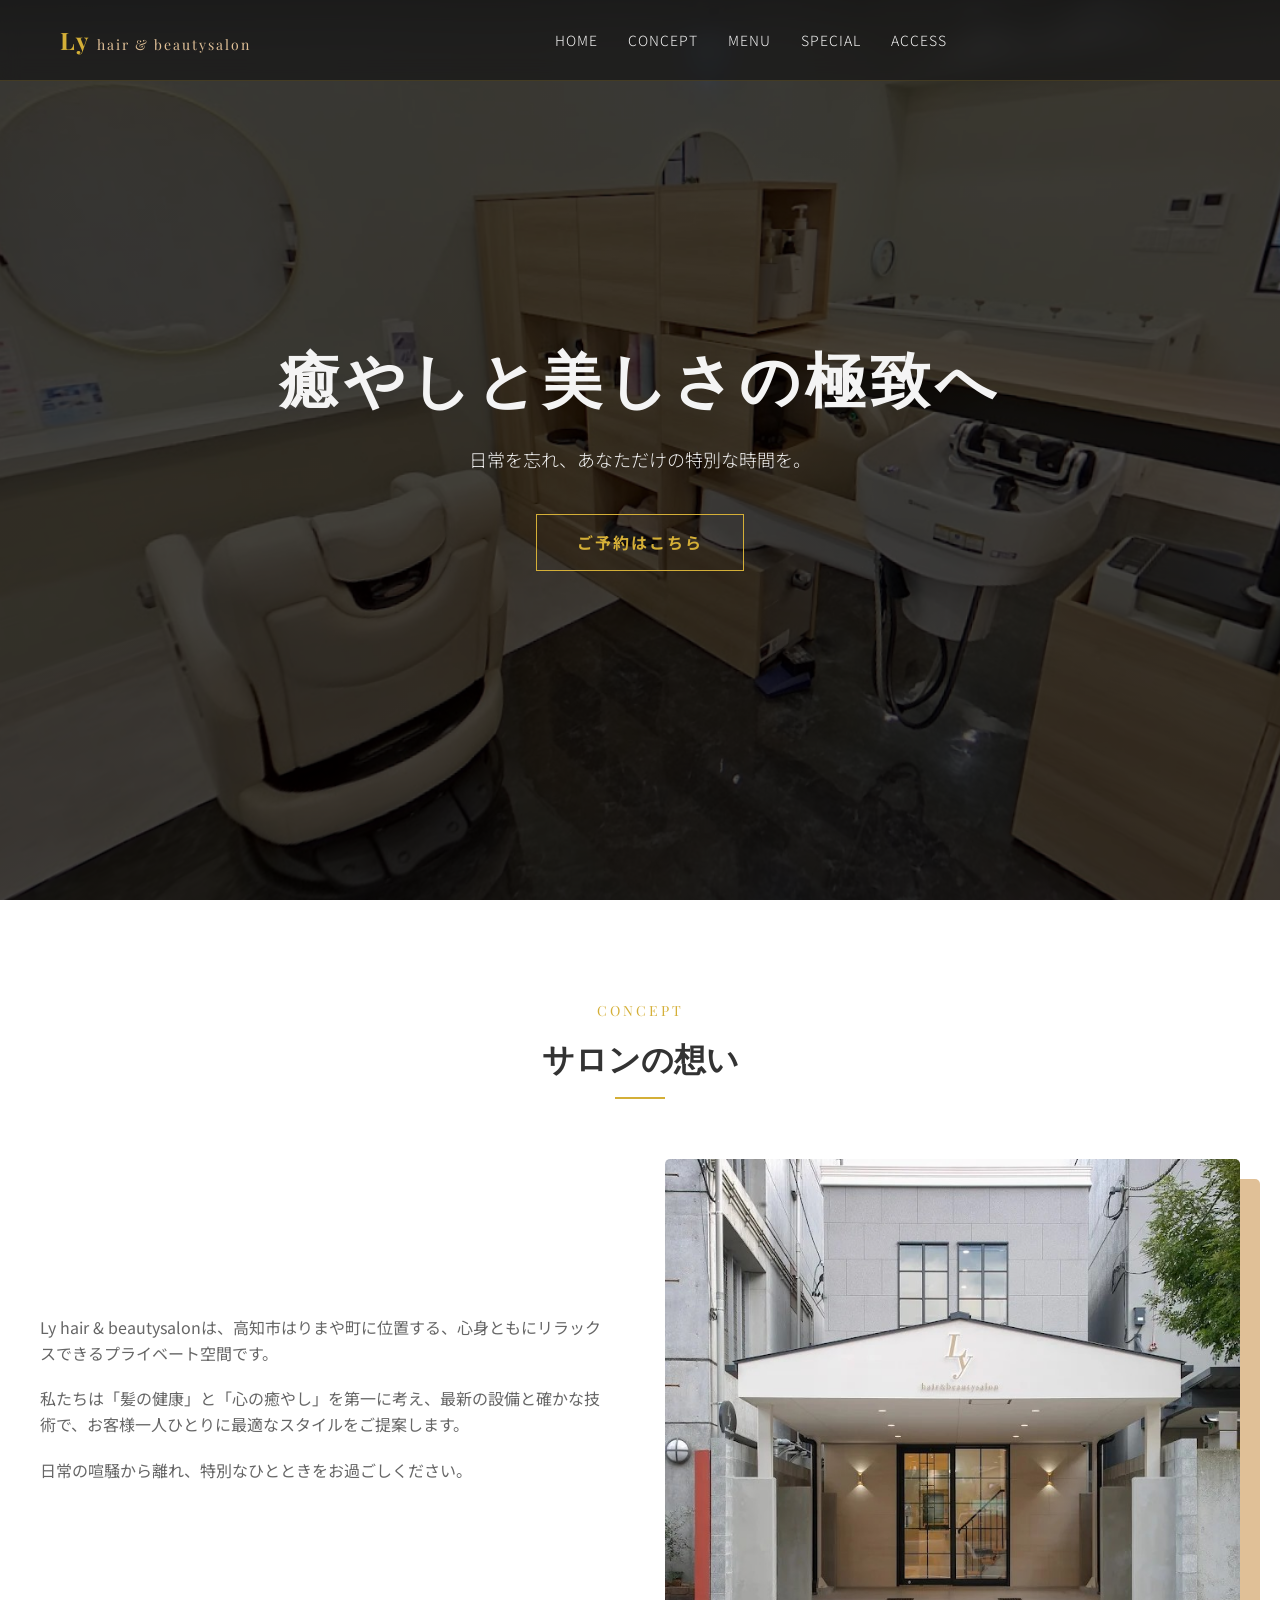
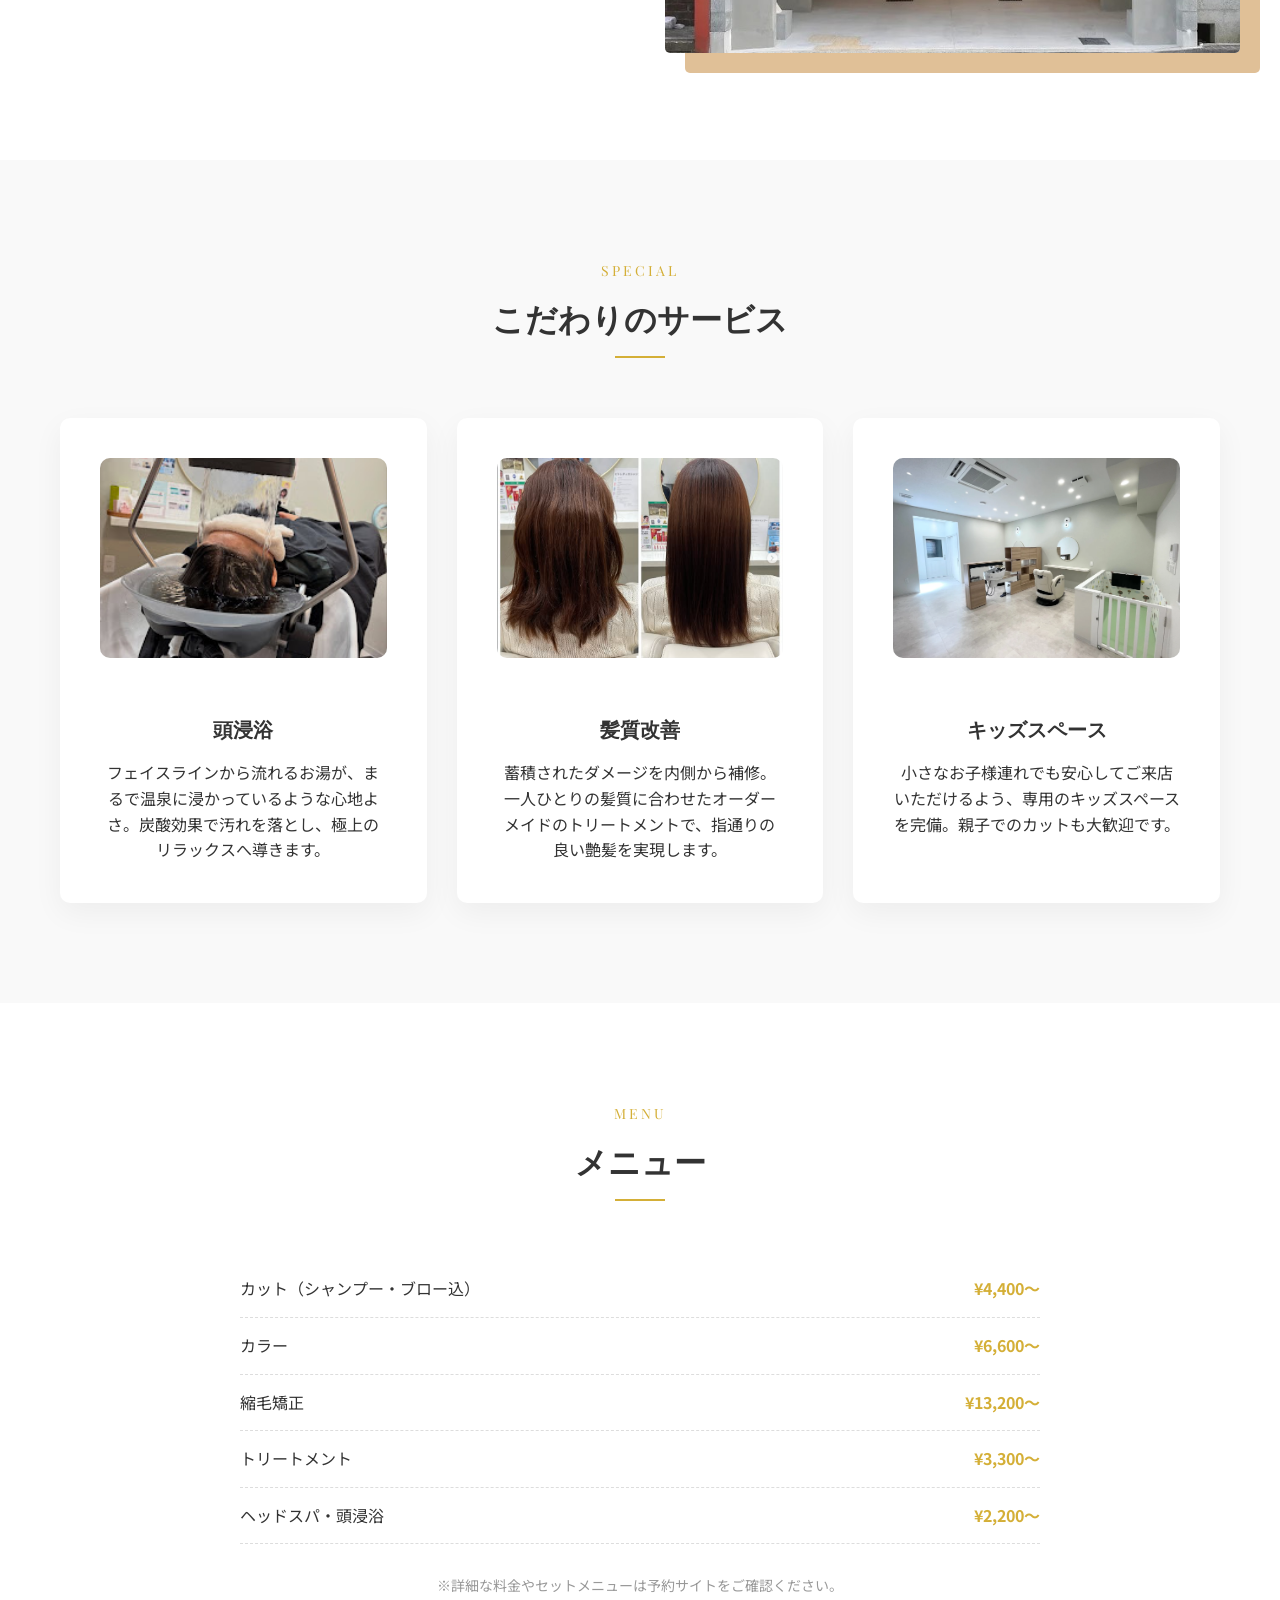
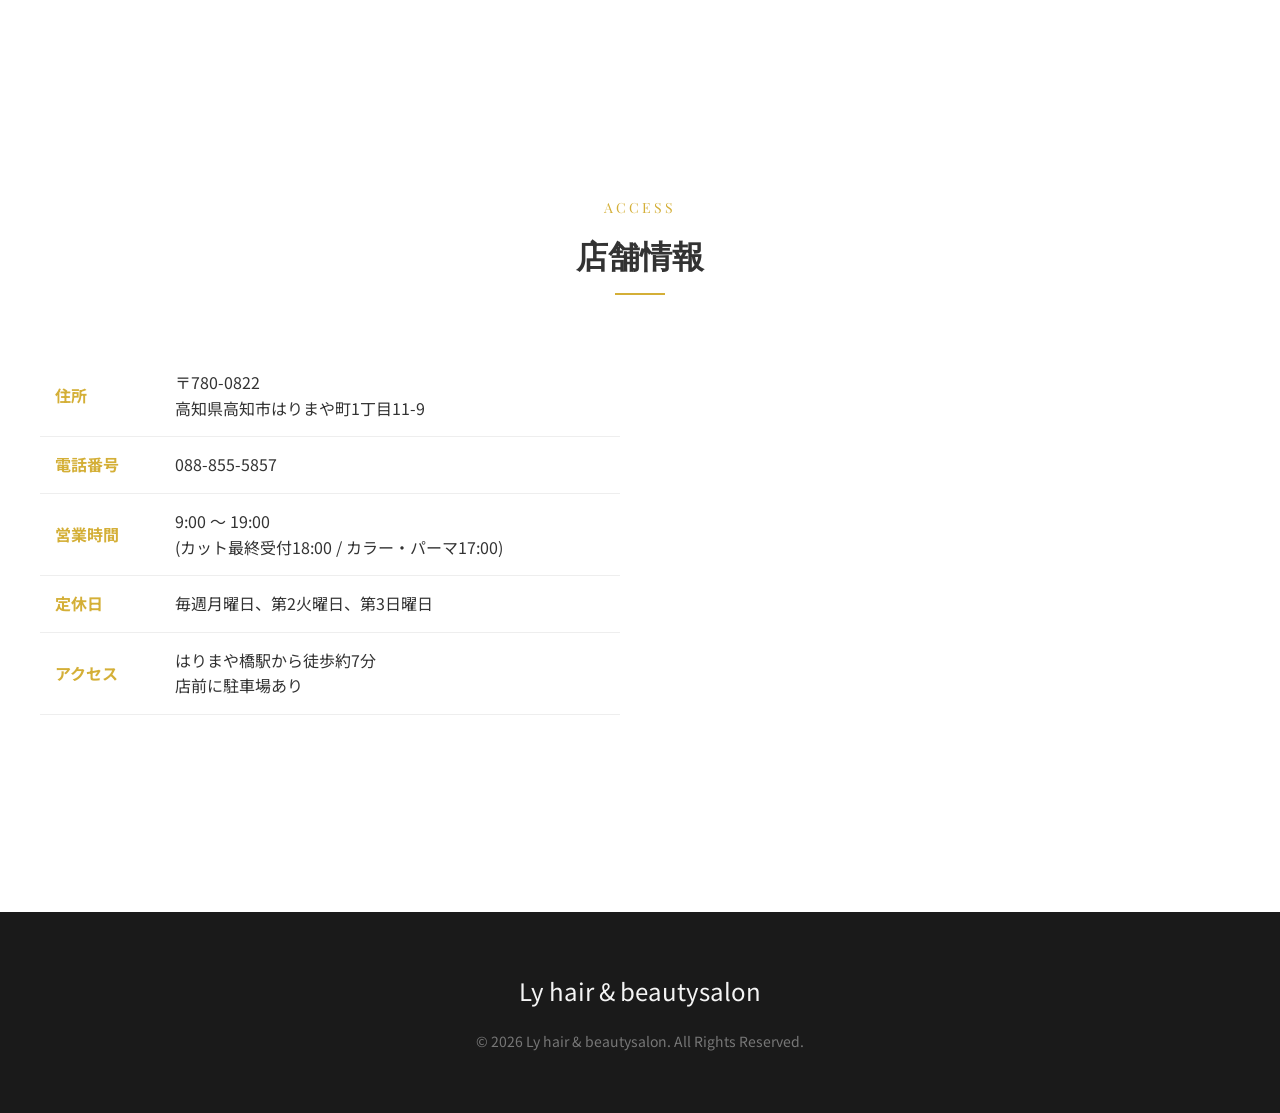
==== index.html @ 74d5c3bf "Initial website" ====
<!DOCTYPE html>
<html lang="ja">
<head>
    <meta charset="UTF-8">
    <meta name="viewport" content="width=device-width, initial-scale=1.0">
    <meta name="description" content="高知県高知市にあるLyhair&beautysalon。髪質改善、頭浸浴、ヘッドスパに特化した癒やしの美容室。キッズスペース完備でママも安心。">
    <meta name="keywords" content="高知 美容室, Lyhair, 髪質改善, 頭浸浴, ヘッドスパ, 高知市 美容院, キッズスペース">
    <title>Ly hair & beautysalon | 高知県高知市の癒やしの美容室</title>
    <link rel="preconnect" href="https://fonts.googleapis.com">
    <link rel="preconnect" href="https://fonts.gstatic.com" crossorigin>
    <link href="https://fonts.googleapis.com/css2?family=Noto+Sans+JP:wght@300;400;700&family=Playfair+Display:ital,wght@0,400;0,700;1,400&display=swap" rel="stylesheet">
    <link rel="stylesheet" href="style.css">
</head>
<body>
    <header id="header">
        <nav class="container">
            <div class="logo">Ly <span>hair & beautysalon</span></div>
            <ul class="nav-links">
                <li><a href="#hero">Home</a></li>
                <li><a href="#concept">Concept</a></li>
                <li><a href="#menu">Menu</a></li>
                <li><a href="#special">Special</a></li>
                <li><a href="#access">Access</a></li>
            </ul>
            <div class="burger">
                <div class="line1"></div>
                <div class="line2"></div>
                <div class="line3"></div>
            </div>
        </nav>
    </header>

    <main>
        <section id="hero">
            <div class="hero-content">
                <h2 class="fade-in">癒やしと美しさの極致へ</h2>
                <p class="fade-in">日常を忘れ、あなただけの特別な時間を。</p>
                <a href="https://beauty.hotpepper.jp/slnH000639502/" class="btn fade-in" target="_blank">ご予約はこちら</a>
            </div>
            <div class="hero-overlay"></div>
        </section>

        <section id="concept" class="container">
            <div class="section-title">
                <span>Concept</span>
                <h3>サロンの想い</h3>
            </div>
            <div class="concept-grid">
                <div class="concept-text">
                    <p>Ly hair & beautysalonは、高知市はりまや町に位置する、心身ともにリラックスできるプライベート空間です。</p>
                    <p>私たちは「髪の健康」と「心の癒やし」を第一に考え、最新の設備と確かな技術で、お客様一人ひとりに最適なスタイルをご提案します。</p>
                    <p>日常の喧騒から離れ、特別なひとときをお過ごしください。</p>
                </div>
                <div class="concept-image">
                    <img src="images/exterior.jpg.jpg" alt="Ly hair & beautysalon 外観" style="width: 100%; border-radius: 5px; box-shadow: 20px 20px 0 var(--accent-color);">
                </div>
            </div>
        </section>

        <section id="special">
            <div class="container">
                <div class="section-title">
                    <span>Special</span>
                    <h3>こだわりのサービス</h3>
                </div>
                <div class="special-cards">
                    <div class="card fade-in">
                        <div class="card-icon"><img src="images/toshinyoku.jpg.jpg" alt="頭浸浴" style="width: 100%; height: 200px; object-fit: cover; border-radius: 10px; margin-bottom: 20px;"></div>
                        <h4>頭浸浴</h4>
                        <p>フェイスラインから流れるお湯が、まるで温泉に浸かっているような心地よさ。炭酸効果で汚れを落とし、極上のリラックスへ導きます。</p>
                    </div>
                    <div class="card fade-in">
                        <div class="card-icon"><img src="images/hair.jpg.png" alt="髪質改善" style="width: 100%; height: 200px; object-fit: cover; border-radius: 10px; margin-bottom: 20px;"></div>
                        <h4>髪質改善</h4>
                        <p>蓄積されたダメージを内側から補修。一人ひとりの髪質に合わせたオーダーメイドのトリートメントで、指通りの良い艶髪を実現します。</p>
                    </div>
                    <div class="card fade-in">
                        <div class="card-icon"><img src="images/kids.jpg.webp" alt="キッズスペース" style="width: 100%; height: 200px; object-fit: cover; border-radius: 10px; margin-bottom: 20px;"></div>
                        <h4>キッズスペース</h4>
                        <p>小さなお子様連れでも安心してご来店いただけるよう、専用のキッズスペースを完備。親子でのカットも大歓迎です。</p>
                    </div>
                </div>
            </div>
        </section>

        <section id="menu" class="container">
            <div class="section-title">
                <span>Menu</span>
                <h3>メニュー</h3>
            </div>
            <div class="menu-list">
                <div class="menu-item">
                    <span class="name">カット（シャンプー・ブロー込）</span>
                    <span class="price">¥4,400〜</span>
                </div>
                <div class="menu-item">
                    <span class="name">カラー</span>
                    <span class="price">¥6,600〜</span>
                </div>
                <div class="menu-item">
                    <span class="name">縮毛矯正</span>
                    <span class="price">¥13,200〜</span>
                </div>
                <div class="menu-item">
                    <span class="name">トリートメント</span>
                    <span class="price">¥3,300〜</span>
                </div>
                <div class="menu-item">
                    <span class="name">ヘッドスパ・頭浸浴</span>
                    <span class="price">¥2,200〜</span>
                </div>
            </div>
            <p class="menu-note">※詳細な料金やセットメニューは予約サイトをご確認ください。</p>
        </section>

        <section id="access" class="container">
            <div class="section-title">
                <span>Access</span>
                <h3>店舗情報</h3>
            </div>
            <div class="access-grid">
                <div class="access-info">
                    <table>
                        <tr>
                            <th>住所</th>
                            <td>〒780-0822<br>高知県高知市はりまや町1丁目11-9</td>
                        </tr>
                        <tr>
                            <th>電話番号</th>
                            <td>088-855-5857</td>
                        </tr>
                        <tr>
                            <th>営業時間</th>
                            <td>9:00 〜 19:00<br>(カット最終受付18:00 / カラー・パーマ17:00)</td>
                        </tr>
                        <tr>
                            <th>定休日</th>
                            <td>毎週月曜日、第2火曜日、第3日曜日</td>
                        </tr>
                        <tr>
                            <th>アクセス</th>
                            <td>はりまや橋駅から徒歩約7分<br>店前に駐車場あり</td>
                        </tr>
                    </table>
                </div>
                <div class="access-map">
                    <iframe src="https://www.google.com/maps/embed?pb=!1m18!1m12!1m3!1d3319.497530635398!2d133.5414!3d33.5602!2m3!1f0!2f0!3f0!3m2!1i1024!2i768!4f13.1!3m3!1m2!1s0x3551fd868888888b%3A0x8888888888888888!2zTHkgaGFpciAmIGJlYXV0eXNhbG9u!5e0!3m2!1sja!2sjp!4v1651400000000!5m2!1sja!2sjp" width="100%" height="450" style="border:0;" allowfullscreen="" loading="lazy"></iframe>
                </div>
            </div>
        </section>
    </main>

    <footer>
        <div class="container">
            <div class="footer-content">
                <div class="footer-logo">Ly <span>hair & beautysalon</span></div>
                <p>&copy; 2026 Ly hair & beautysalon. All Rights Reserved.</p>
            </div>
        </div>
    </footer>

    <script src="script.js"></script>
</body>
</html>
---- style.css ----
:root {
    --primary-color: #1a1a1a;
    --secondary-color: #d4af37;
    --accent-color: #e0c097;
    --text-color: #333;
    --light-text: #f4f4f4;
    --bg-color: #ffffff;
    --section-padding: 100px 0;
}

* {
    margin: 0;
    padding: 0;
    box-sizing: border-box;
}

html {
    scroll-behavior: smooth;
}

body {
    font-family: 'Noto Sans JP', sans-serif;
    line-height: 1.6;
    color: var(--text-color);
    background-color: var(--bg-color);
    overflow-x: hidden;
}

h1, h2, h3, h4, .logo {
    font-family: 'Playfair Display', serif;
}

.container {
    max-width: 1200px;
    margin: 0 auto;
    padding: 0 20px;
}

/* Header */
header {
    position: fixed;
    top: 0;
    width: 100%;
    z-index: 1000;
    background: rgba(26, 26, 26, 0.8);
    backdrop-filter: blur(10px);
    border-bottom: 1px solid rgba(212, 175, 55, 0.2);
    transition: 0.3s;
}

header nav {
    display: flex;
    justify-content: space-between;
    align-items: center;
    height: 80px;
}

.logo {
    font-size: 24px;
    font-weight: 700;
    color: var(--secondary-color);
    letter-spacing: 2px;
}

.logo span {
    font-size: 14px;
    font-weight: 400;
    color: var(--accent-color);
}

.nav-links {
    display: flex;
    list-style: none;
}

.nav-links li {
    margin-left: 30px;
}

.nav-links a {
    text-decoration: none;
    color: var(--light-text);
    font-size: 14px;
    font-weight: 300;
    text-transform: uppercase;
    letter-spacing: 1px;
    transition: 0.3s;
}

.nav-links a:hover {
    color: var(--secondary-color);
}

/* Hero Section */
#hero {
    height: 100vh;
    background: url('images/interior.jpg.png') no-repeat center center/cover;
    display: flex;
    justify-content: center;
    align-items: center;
    text-align: center;
    position: relative;
}

/* Fallback gradient only if background is not set elsewhere */
#hero {
    background: linear-gradient(rgba(0,0,0,0.3), rgba(0,0,0,0.3)), url('images/interior.jpg.png') no-repeat center center/cover;
}

.hero-overlay {
    position: absolute;
    top: 0;
    left: 0;
    width: 100%;
    height: 100%;
    background: rgba(0, 0, 0, 0.5);
}

.hero-content {
    position: relative;
    z-index: 1;
    color: var(--light-text);
}

.hero-content h2 {
    font-size: 60px;
    margin-bottom: 20px;
    letter-spacing: 5px;
}

.hero-content p {
    font-size: 18px;
    margin-bottom: 40px;
    font-weight: 300;
}

.btn {
    display: inline-block;
    padding: 15px 40px;
    background: transparent;
    color: var(--secondary-color);
    border: 1px solid var(--secondary-color);
    text-decoration: none;
    font-weight: 700;
    letter-spacing: 2px;
    transition: 0.5s;
}

.btn:hover {
    background: var(--secondary-color);
    color: var(--primary-color);
}

/* Section Common */
.section-title {
    text-align: center;
    margin-bottom: 60px;
}

.section-title span {
    display: block;
    font-family: 'Playfair Display', serif;
    font-size: 14px;
    color: var(--secondary-color);
    text-transform: uppercase;
    letter-spacing: 3px;
    margin-bottom: 10px;
}

.section-title h3 {
    font-size: 32px;
    position: relative;
    padding-bottom: 15px;
}

.section-title h3::after {
    content: '';
    position: absolute;
    bottom: 0;
    left: 50%;
    transform: translateX(-50%);
    width: 50px;
    height: 2px;
    background: var(--secondary-color);
}

/* Concept */
#concept {
    padding: var(--section-padding);
}

.concept-grid {
    display: grid;
    grid-template-columns: 1fr 1fr;
    gap: 50px;
    align-items: center;
}

.concept-text p {
    margin-bottom: 20px;
    font-size: 16px;
    color: #666;
}

.concept-image img {
    width: 100%;
    border-radius: 5px;
    box-shadow: 20px 20px 0 var(--accent-color);
}

/* Special */
#special {
    padding: var(--section-padding);
    background: #f9f9f9;
}

.special-cards {
    display: grid;
    grid-template-columns: repeat(3, 1fr);
    gap: 30px;
}

.card {
    background: white;
    padding: 40px;
    text-align: center;
    border-radius: 10px;
    transition: 0.3s;
    box-shadow: 0 10px 30px rgba(0,0,0,0.05);
}

.card:hover {
    transform: translateY(-10px);
    box-shadow: 0 20px 40px rgba(0,0,0,0.1);
}

.card-icon {
    font-size: 40px;
    margin-bottom: 20px;
}

.card h4 {
    margin-bottom: 15px;
    font-size: 20px;
}

/* Menu */
#menu {
    padding: var(--section-padding);
}

.menu-list {
    max-width: 800px;
    margin: 0 auto;
}

.menu-item {
    display: flex;
    justify-content: space-between;
    padding: 15px 0;
    border-bottom: 1px dashed #ddd;
}

.menu-item .name {
    font-weight: 400;
}

.menu-item .price {
    font-weight: 700;
    color: var(--secondary-color);
}

.menu-note {
    text-align: center;
    margin-top: 30px;
    font-size: 14px;
    color: #999;
}

/* Access */
#access {
    padding: var(--section-padding);
}

.access-grid {
    display: grid;
    grid-template-columns: 1fr 1fr;
    gap: 40px;
}

.access-info table {
    width: 100%;
    border-collapse: collapse;
}

.access-info th, .access-info td {
    padding: 15px;
    text-align: left;
    border-bottom: 1px solid #eee;
}

.access-info th {
    width: 120px;
    color: var(--secondary-color);
    font-weight: 700;
}

/* Footer */
footer {
    background: var(--primary-color);
    color: var(--light-text);
    padding: 60px 0;
    text-align: center;
}

.footer-logo {
    margin-bottom: 20px;
    font-size: 24px;
}

footer p {
    font-size: 14px;
    color: #777;
}

/* Mobile Responsive */
@media (max-width: 768px) {
    .nav-links {
        display: none;
    }
    
    .hero-content h2 {
        font-size: 36px;
    }
    
    .concept-grid, .access-grid, .special-cards {
        grid-template-columns: 1fr;
    }
    
    .concept-image img {
        box-shadow: 10px 10px 0 var(--accent-color);
    }
}

/* Animations */
.fade-in {
    opacity: 0;
    transform: translateY(20px);
    transition: 1s ease-out;
}

.fade-in.appear {
    opacity: 1;
    transform: translateY(0);
}
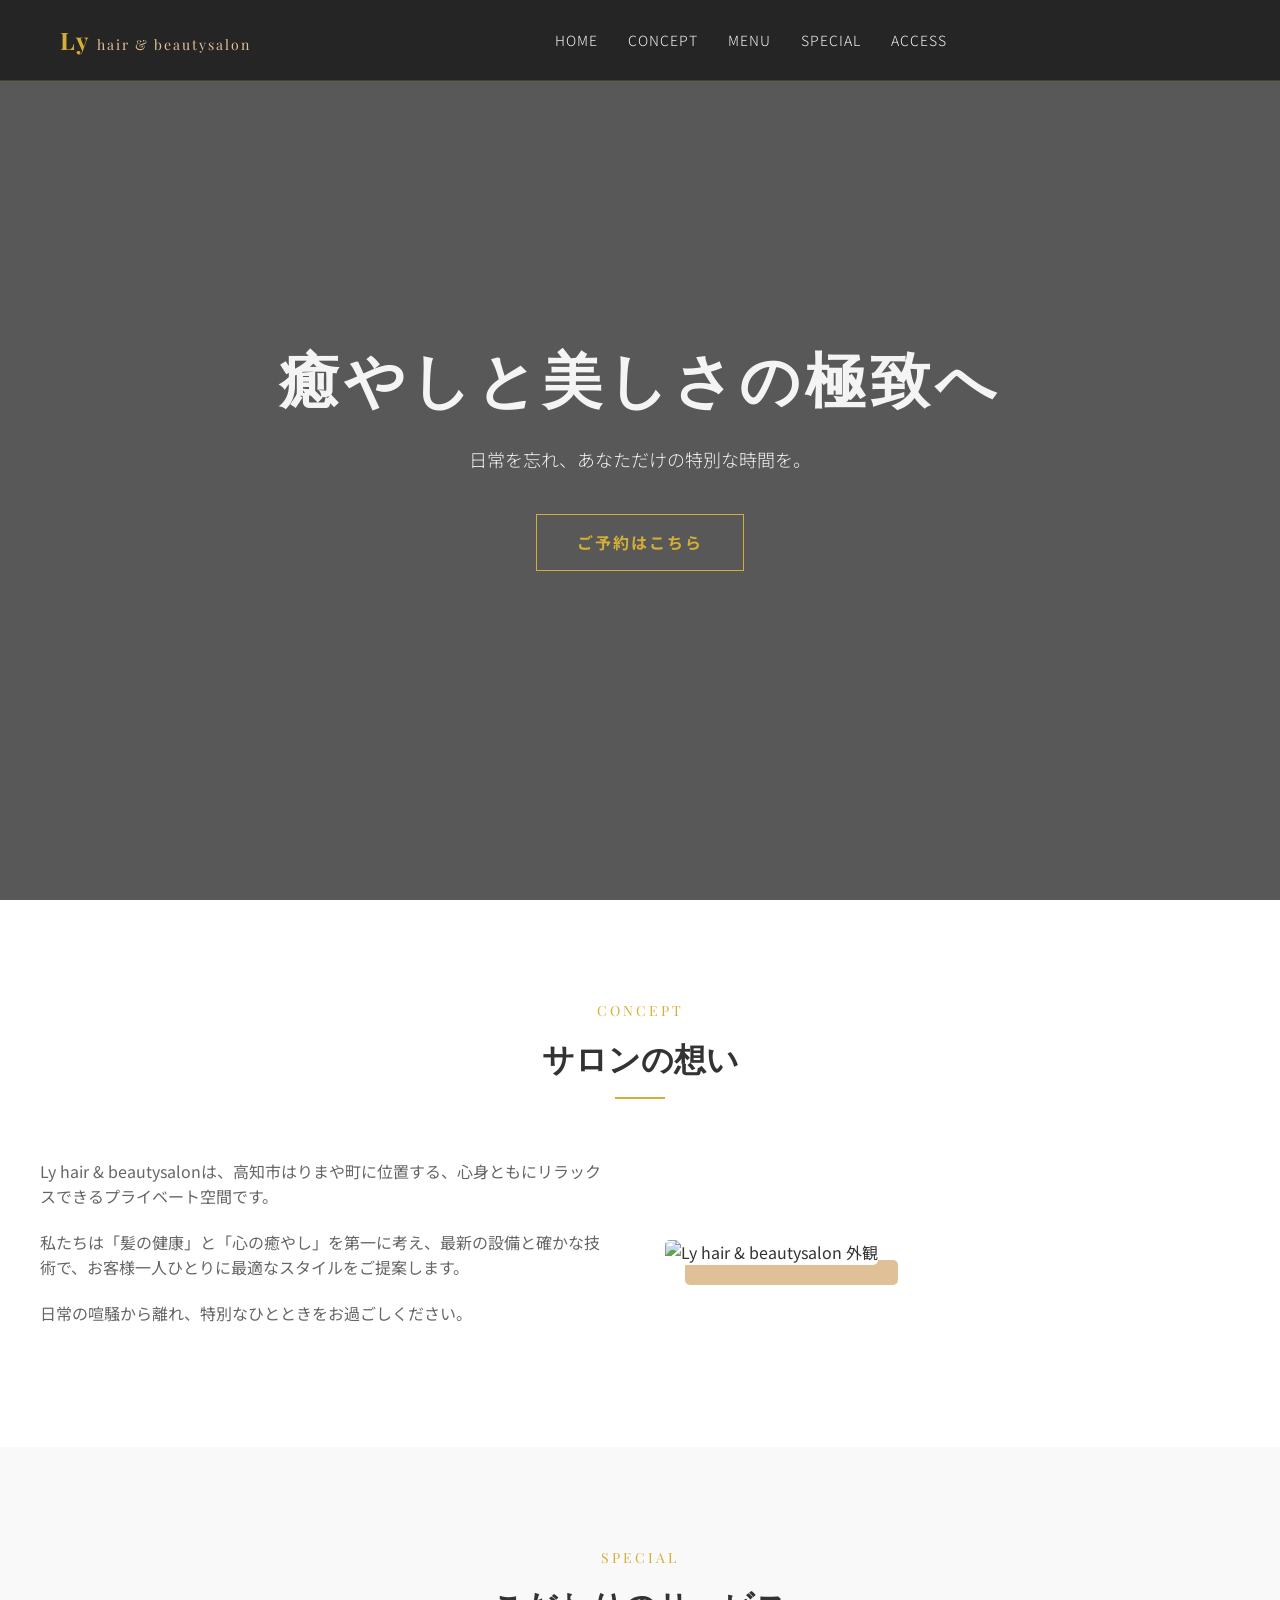
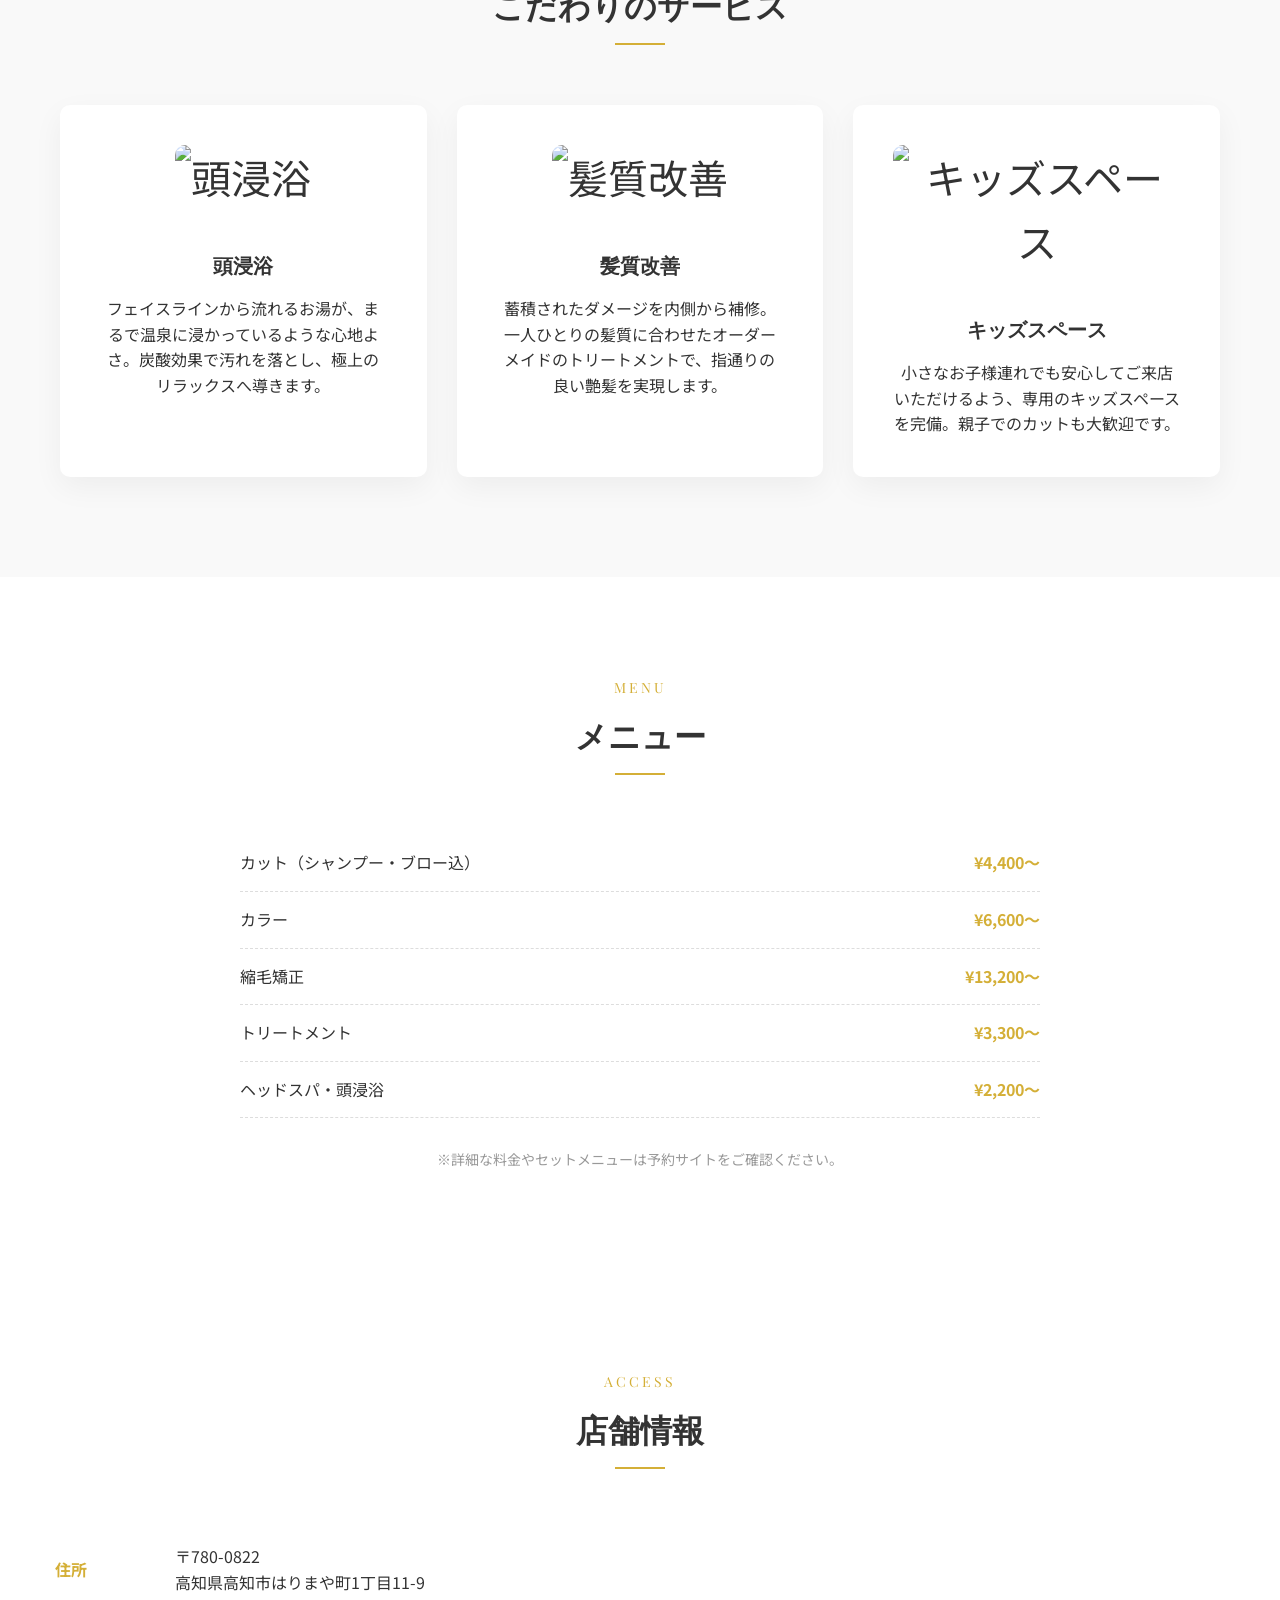
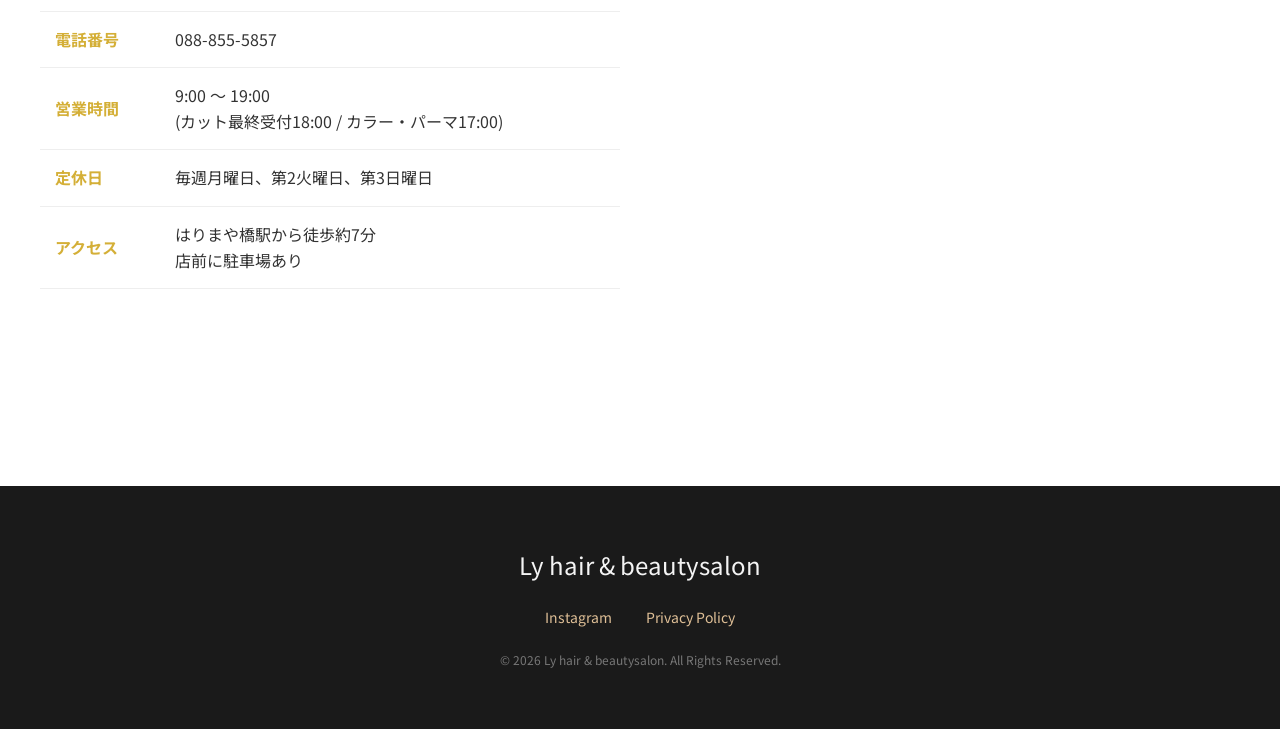
==== commit d4c63259: "商用利用のための機能追加と画像パスの修正" ====
--- a/index.html
+++ b/index.html
@@ -6,6 +6,58 @@
     <meta name="description" content="高知県高知市にあるLyhair&beautysalon。髪質改善、頭浸浴、ヘッドスパに特化した癒やしの美容室。キッズスペース完備でママも安心。">
     <meta name="keywords" content="高知 美容室, Lyhair, 髪質改善, 頭浸浴, ヘッドスパ, 高知市 美容院, キッズスペース">
     <title>Ly hair & beautysalon | 高知県高知市の癒やしの美容室</title>
+
+    <!-- OGP Tags -->
+    <meta property="og:title" content="Ly hair & beautysalon | 高知県高知市の癒やしの美容室">
+    <meta property="og:description" content="髪質改善、頭浸浴、ヘッドスパに特化した癒やしの美容室。キッズスペース完備。">
+    <meta property="og:image" content="https://tsukushihub.github.io/ly-hair-beautysalon/images/exterior.jpg">
+    <meta property="og:url" content="https://tsukushihub.github.io/ly-hair-beautysalon/">
+    <meta property="og:type" content="website">
+    <meta name="twitter:card" content="summary_large_image">
+
+    <!-- Structured Data -->
+    <script type="application/ld+json">
+    {
+      "@context": "https://schema.org",
+      "@type": "HairSalon",
+      "name": "Ly hair & beautysalon",
+      "image": "https://tsukushihub.github.io/ly-hair-beautysalon/images/exterior.jpg",
+      "@id": "https://tsukushihub.github.io/ly-hair-beautysalon/",
+      "url": "https://tsukushihub.github.io/ly-hair-beautysalon/",
+      "telephone": "088-855-5857",
+      "address": {
+        "@type": "PostalAddress",
+        "streetAddress": "はりまや町1丁目11-9",
+        "addressLocality": "高知市",
+        "addressRegion": "高知県",
+        "postalCode": "780-0822",
+        "addressCountry": "JP"
+      },
+      "geo": {
+        "@type": "GeoCoordinates",
+        "latitude": 33.5602,
+        "longitude": 133.5414
+      },
+      "openingHoursSpecification": {
+        "@type": "OpeningHoursSpecification",
+        "dayOfWeek": [
+          "Tuesday",
+          "Wednesday",
+          "Thursday",
+          "Friday",
+          "Saturday",
+          "Sunday"
+        ],
+        "opens": "09:00",
+        "closes": "19:00"
+      },
+      "sameAs": [
+        "https://beauty.hotpepper.jp/slnH000639502/",
+        "https://www.instagram.com/hair.salonly/"
+      ]
+    }
+    </script>
+
     <link rel="preconnect" href="https://fonts.googleapis.com">
     <link rel="preconnect" href="https://fonts.gstatic.com" crossorigin>
     <link href="https://fonts.googleapis.com/css2?family=Noto+Sans+JP:wght@300;400;700&family=Playfair+Display:ital,wght@0,400;0,700;1,400&display=swap" rel="stylesheet">
@@ -52,7 +104,7 @@
                     <p>日常の喧騒から離れ、特別なひとときをお過ごしください。</p>
                 </div>
                 <div class="concept-image">
-                    <img src="images/exterior.jpg.jpg" alt="Ly hair & beautysalon 外観" style="width: 100%; border-radius: 5px; box-shadow: 20px 20px 0 var(--accent-color);">
+                    <img src="images/exterior.jpg" alt="Ly hair & beautysalon 外観" style="width: 100%; border-radius: 5px; box-shadow: 20px 20px 0 var(--accent-color);">
                 </div>
             </div>
         </section>
@@ -65,17 +117,17 @@
                 </div>
                 <div class="special-cards">
                     <div class="card fade-in">
-                        <div class="card-icon"><img src="images/toshinyoku.jpg.jpg" alt="頭浸浴" style="width: 100%; height: 200px; object-fit: cover; border-radius: 10px; margin-bottom: 20px;"></div>
+                        <div class="card-icon"><img src="images/toshinyoku.jpg" alt="頭浸浴" style="width: 100%; height: 200px; object-fit: cover; border-radius: 10px; margin-bottom: 20px;"></div>
                         <h4>頭浸浴</h4>
                         <p>フェイスラインから流れるお湯が、まるで温泉に浸かっているような心地よさ。炭酸効果で汚れを落とし、極上のリラックスへ導きます。</p>
                     </div>
                     <div class="card fade-in">
-                        <div class="card-icon"><img src="images/hair.jpg.png" alt="髪質改善" style="width: 100%; height: 200px; object-fit: cover; border-radius: 10px; margin-bottom: 20px;"></div>
+                        <div class="card-icon"><img src="images/hair.png" alt="髪質改善" style="width: 100%; height: 200px; object-fit: cover; border-radius: 10px; margin-bottom: 20px;"></div>
                         <h4>髪質改善</h4>
                         <p>蓄積されたダメージを内側から補修。一人ひとりの髪質に合わせたオーダーメイドのトリートメントで、指通りの良い艶髪を実現します。</p>
                     </div>
                     <div class="card fade-in">
-                        <div class="card-icon"><img src="images/kids.jpg.webp" alt="キッズスペース" style="width: 100%; height: 200px; object-fit: cover; border-radius: 10px; margin-bottom: 20px;"></div>
+                        <div class="card-icon"><img src="images/kids.webp" alt="キッズスペース" style="width: 100%; height: 200px; object-fit: cover; border-radius: 10px; margin-bottom: 20px;"></div>
                         <h4>キッズスペース</h4>
                         <p>小さなお子様連れでも安心してご来店いただけるよう、専用のキッズスペースを完備。親子でのカットも大歓迎です。</p>
                     </div>
@@ -127,7 +179,7 @@
                         </tr>
                         <tr>
                             <th>電話番号</th>
-                            <td>088-855-5857</td>
+                            <td><a href="tel:0888555857" style="color: inherit; text-decoration: none;">088-855-5857</a></td>
                         </tr>
                         <tr>
                             <th>営業時間</th>
@@ -154,6 +206,10 @@
         <div class="container">
             <div class="footer-content">
                 <div class="footer-logo">Ly <span>hair & beautysalon</span></div>
+                <div class="footer-links">
+                    <a href="https://www.instagram.com/hair.salonly/" target="_blank">Instagram</a>
+                    <a href="privacy.html">Privacy Policy</a>
+                </div>
                 <p>&copy; 2026 Ly hair & beautysalon. All Rights Reserved.</p>
             </div>
         </div>
--- a/style.css
+++ b/style.css
@@ -94,7 +94,7 @@
 /* Hero Section */
 #hero {
     height: 100vh;
-    background: url('images/interior.jpg.png') no-repeat center center/cover;
+    background: url('images/interior.png') no-repeat center center/cover;
     display: flex;
     justify-content: center;
     align-items: center;
@@ -104,7 +104,7 @@
 
 /* Fallback gradient only if background is not set elsewhere */
 #hero {
-    background: linear-gradient(rgba(0,0,0,0.3), rgba(0,0,0,0.3)), url('images/interior.jpg.png') no-repeat center center/cover;
+    background: linear-gradient(rgba(0,0,0,0.3), rgba(0,0,0,0.3)), url('images/interior.png') no-repeat center center/cover;
 }
 
 .hero-overlay {
@@ -318,15 +318,89 @@
     font-size: 24px;
 }
 
+.footer-links {
+    margin-bottom: 20px;
+}
+
+.footer-links a {
+    color: var(--accent-color);
+    text-decoration: none;
+    margin: 0 15px;
+    font-size: 14px;
+    transition: 0.3s;
+}
+
+.footer-links a:hover {
+    color: var(--secondary-color);
+}
+
 footer p {
-    font-size: 14px;
+    font-size: 12px;
     color: #777;
+}
+
+/* Sub Pages */
+.sub-page {
+    padding-top: 120px;
+    padding-bottom: 80px;
+}
+
+.sub-page-content {
+    max-width: 800px;
+    margin: 0 auto;
+    background: #fff;
+    padding: 40px;
+    border-radius: 5px;
+    box-shadow: 0 5px 20px rgba(0,0,0,0.05);
+}
+
+.sub-page-content h2 {
+    margin-bottom: 30px;
+    border-bottom: 2px solid var(--secondary-color);
+    display: inline-block;
+    padding-bottom: 5px;
+}
+
+.sub-page-content h3 {
+    margin: 25px 0 15px;
+    font-size: 1.2rem;
+}
+
+.sub-page-content p {
+    margin-bottom: 15px;
+    color: #555;
 }
 
 /* Mobile Responsive */
 @media (max-width: 768px) {
     .nav-links {
-        display: none;
+        position: absolute;
+        right: 0;
+        height: 100vh;
+        top: 0;
+        background: var(--primary-color);
+        display: flex;
+        flex-direction: column;
+        align-items: center;
+        justify-content: center;
+        width: 70%;
+        transform: translateX(100%);
+        transition: transform 0.5s ease-in;
+        z-index: -1;
+    }
+
+    .nav-links li {
+        margin: 20px 0;
+        opacity: 0;
+    }
+
+    .nav-active {
+        transform: translateX(0%);
+    }
+
+    .burger {
+        display: block;
+        cursor: pointer;
     }
     
     .hero-content h2 {
@@ -339,6 +413,33 @@
     
     .concept-image img {
         box-shadow: 10px 10px 0 var(--accent-color);
+    }
+
+    .footer-links a {
+        display: block;
+        margin: 10px 0;
+    }
+}
+
+/* Burger Animation */
+.toggle .line1 {
+    transform: rotate(-45deg) translate(-5px, 6px);
+}
+.toggle .line2 {
+    opacity: 0;
+}
+.toggle .line3 {
+    transform: rotate(45deg) translate(-5px, -6px);
+}
+
+@keyframes navLinkFade {
+    from {
+        opacity: 0;
+        transform: translateX(50px);
+    }
+    to {
+        opacity: 1;
+        transform: translateX(0px);
     }
 }
 
@@ -353,3 +454,4 @@
     opacity: 1;
     transform: translateY(0);
 }
+
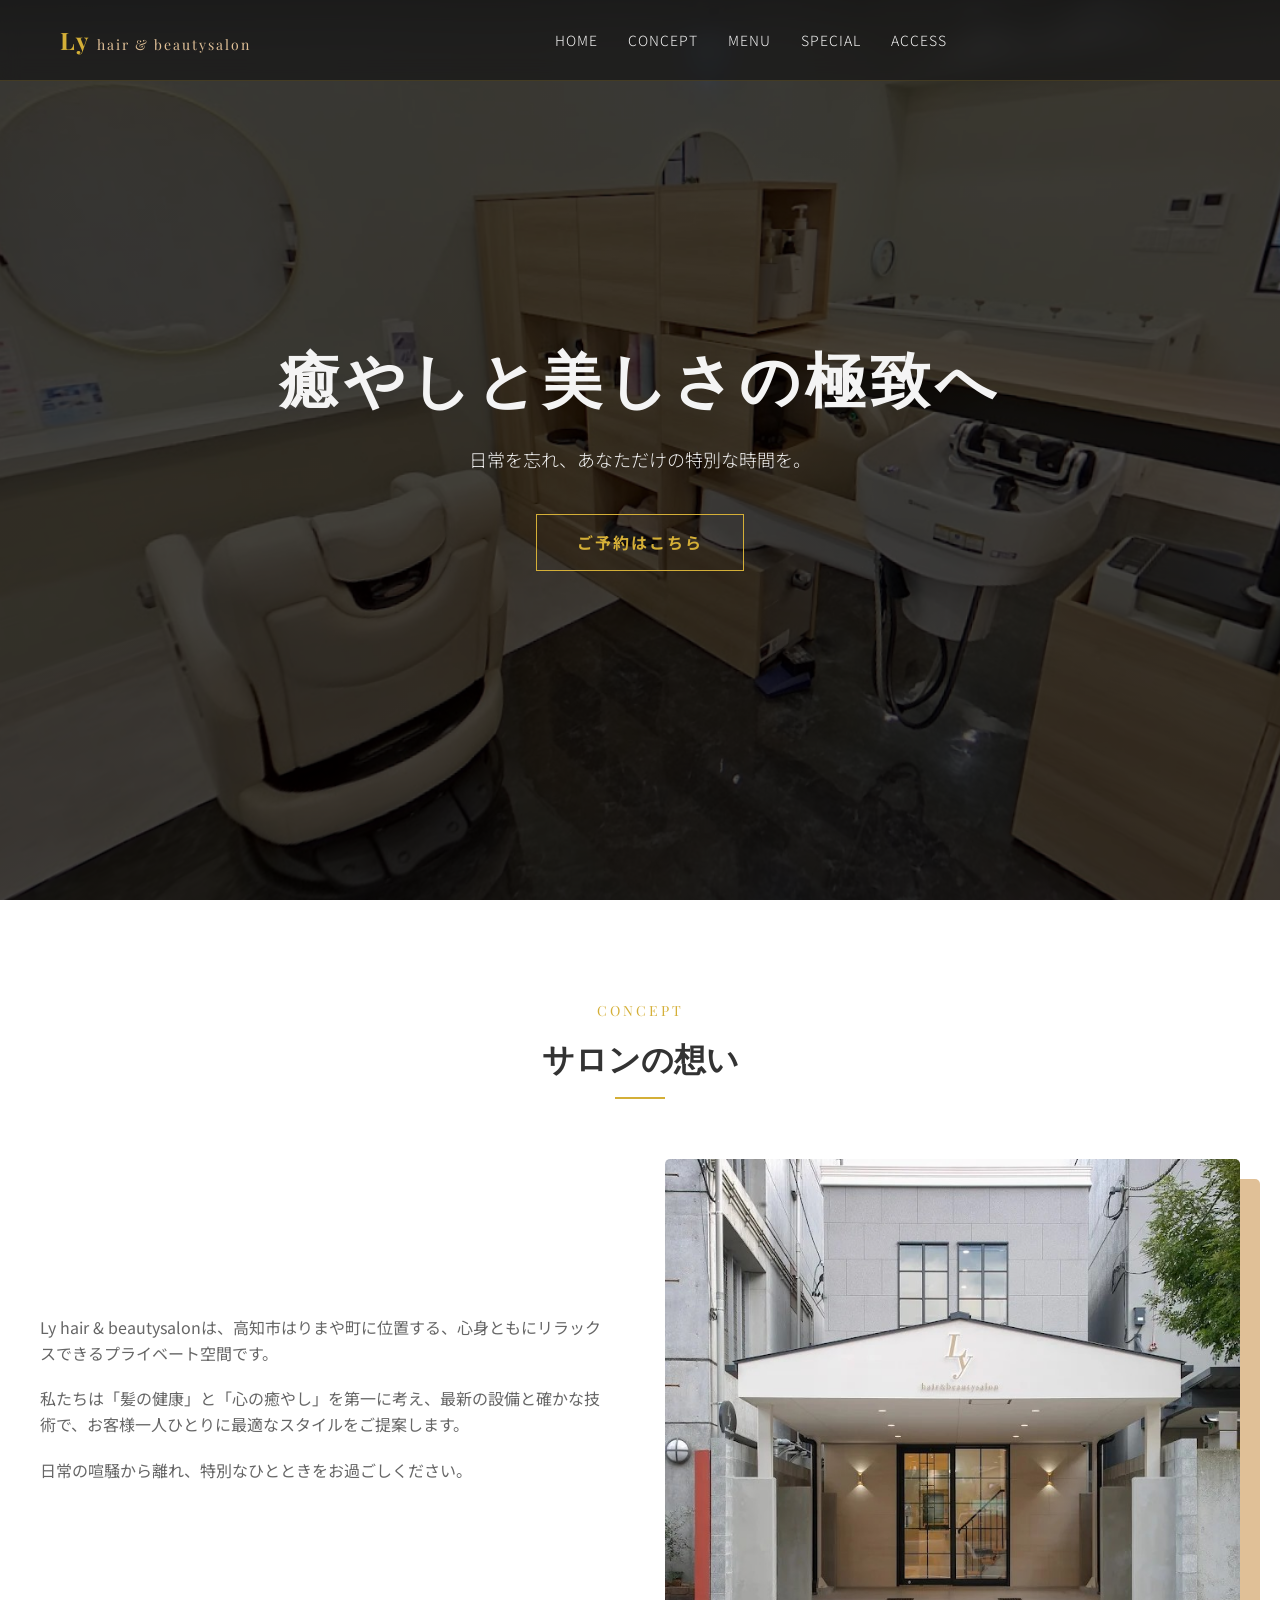
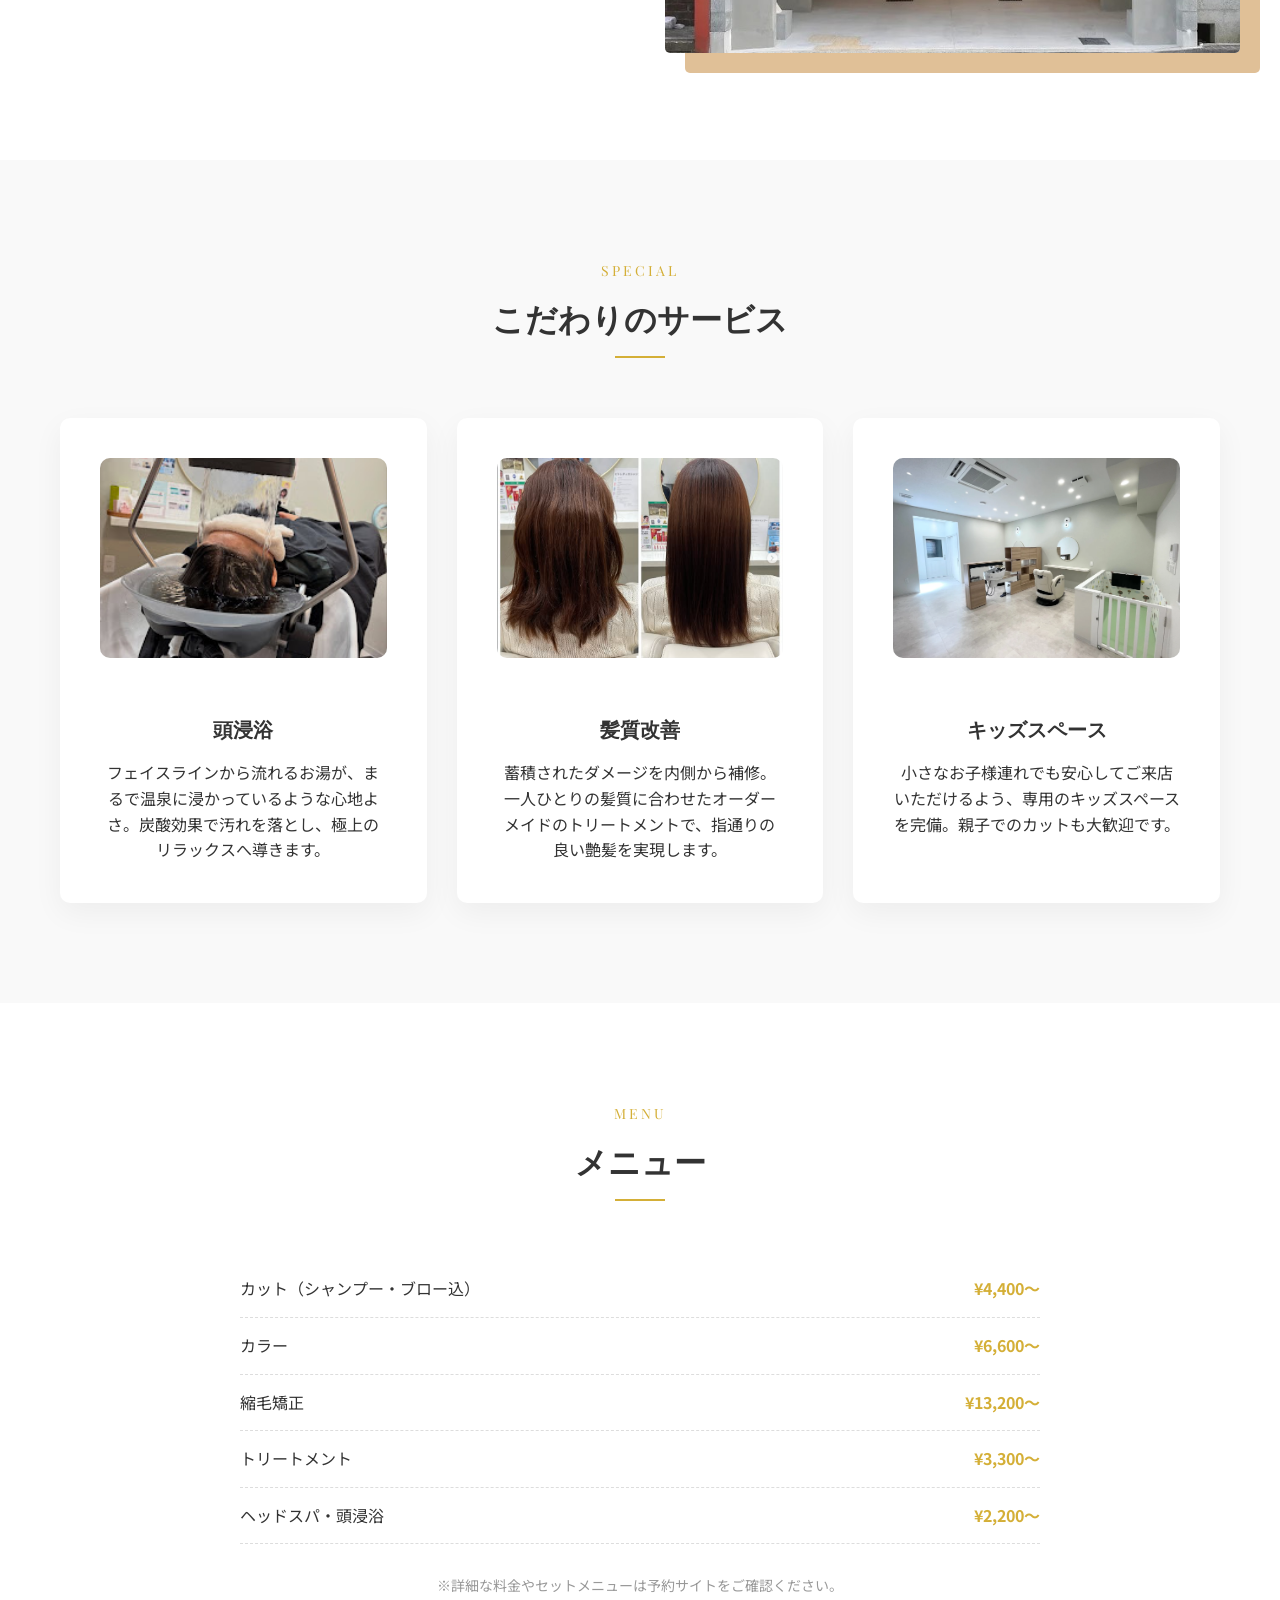
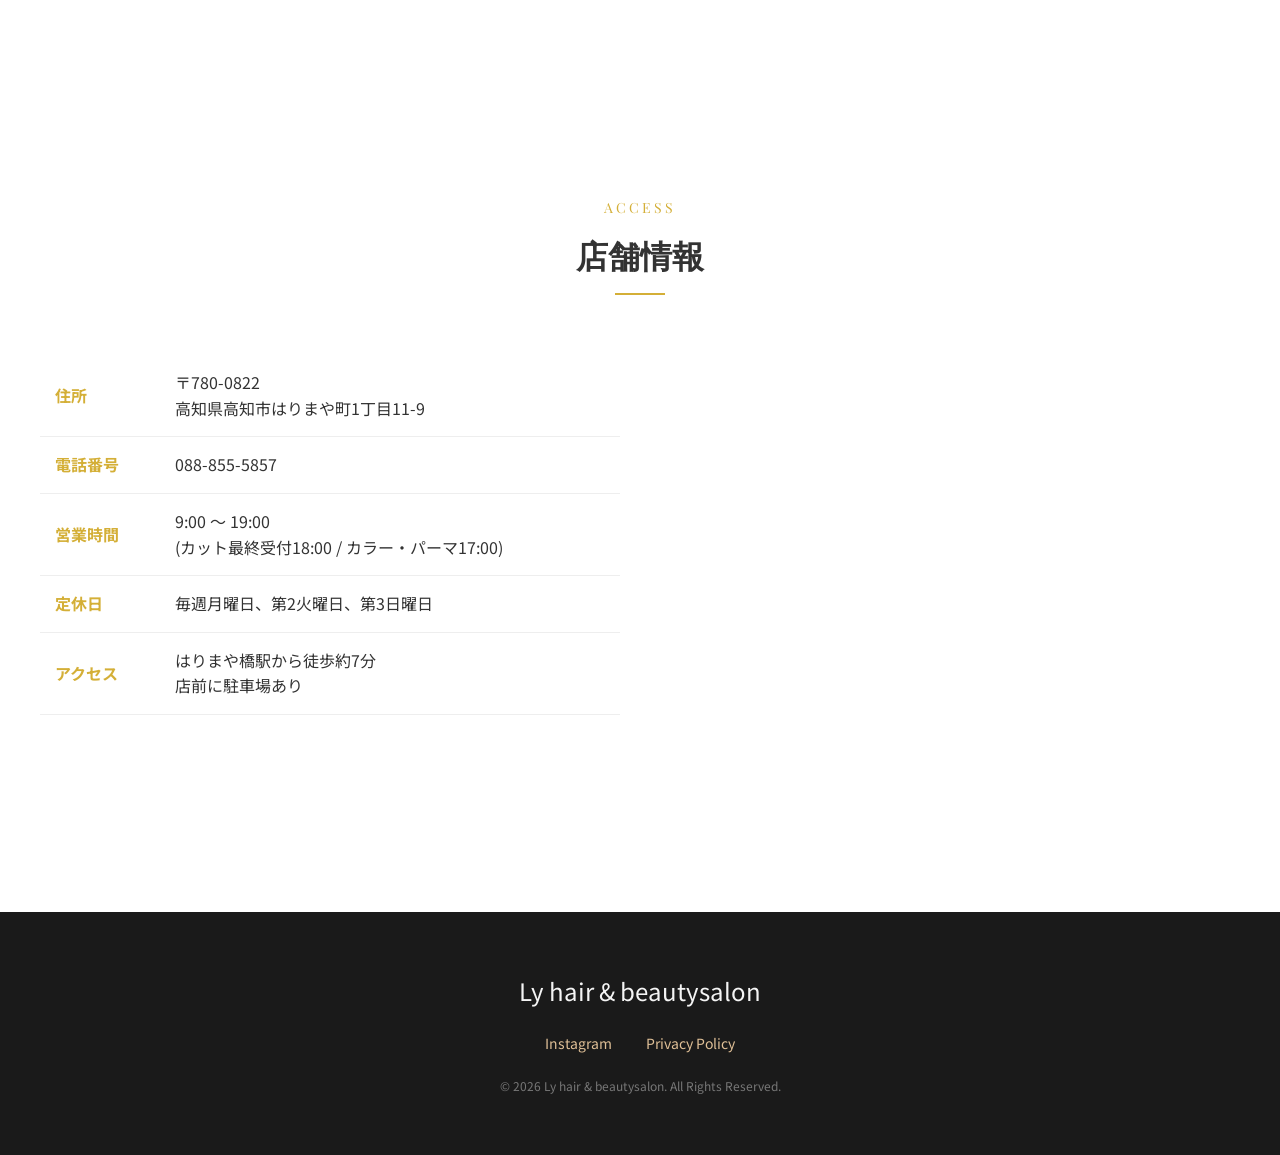
==== commit cc059a2c: "Final fix: Using double extensions to match Windows hidden files" ====
--- a/index.html
+++ b/index.html
@@ -10,7 +10,7 @@
     <!-- OGP Tags -->
     <meta property="og:title" content="Ly hair & beautysalon | 高知県高知市の癒やしの美容室">
     <meta property="og:description" content="髪質改善、頭浸浴、ヘッドスパに特化した癒やしの美容室。キッズスペース完備。">
-    <meta property="og:image" content="https://tsukushihub.github.io/ly-hair-beautysalon/images/exterior.jpg">
+    <meta property="og:image" content="https://tsukushihub.github.io/ly-hair-beautysalon/images/exterior.jpg.jpg">
     <meta property="og:url" content="https://tsukushihub.github.io/ly-hair-beautysalon/">
     <meta property="og:type" content="website">
     <meta name="twitter:card" content="summary_large_image">
@@ -21,7 +21,7 @@
       "@context": "https://schema.org",
       "@type": "HairSalon",
       "name": "Ly hair & beautysalon",
-      "image": "https://tsukushihub.github.io/ly-hair-beautysalon/images/exterior.jpg",
+      "image": "https://tsukushihub.github.io/ly-hair-beautysalon/images/exterior.jpg.jpg",
       "@id": "https://tsukushihub.github.io/ly-hair-beautysalon/",
       "url": "https://tsukushihub.github.io/ly-hair-beautysalon/",
       "telephone": "088-855-5857",
@@ -104,7 +104,7 @@
                     <p>日常の喧騒から離れ、特別なひとときをお過ごしください。</p>
                 </div>
                 <div class="concept-image">
-                    <img src="images/exterior.jpg" alt="Ly hair & beautysalon 外観" style="width: 100%; border-radius: 5px; box-shadow: 20px 20px 0 var(--accent-color);">
+                    <img src="images/exterior.jpg.jpg" alt="Ly hair & beautysalon 外観" style="width: 100%; border-radius: 5px; box-shadow: 20px 20px 0 var(--accent-color);">
                 </div>
             </div>
         </section>
@@ -117,17 +117,17 @@
                 </div>
                 <div class="special-cards">
                     <div class="card fade-in">
-                        <div class="card-icon"><img src="images/toshinyoku.jpg" alt="頭浸浴" style="width: 100%; height: 200px; object-fit: cover; border-radius: 10px; margin-bottom: 20px;"></div>
+                        <div class="card-icon"><img src="images/toshinyoku.jpg.jpg" alt="頭浸浴" style="width: 100%; height: 200px; object-fit: cover; border-radius: 10px; margin-bottom: 20px;"></div>
                         <h4>頭浸浴</h4>
                         <p>フェイスラインから流れるお湯が、まるで温泉に浸かっているような心地よさ。炭酸効果で汚れを落とし、極上のリラックスへ導きます。</p>
                     </div>
                     <div class="card fade-in">
-                        <div class="card-icon"><img src="images/hair.png" alt="髪質改善" style="width: 100%; height: 200px; object-fit: cover; border-radius: 10px; margin-bottom: 20px;"></div>
+                        <div class="card-icon"><img src="images/hair.png.png" alt="髪質改善" style="width: 100%; height: 200px; object-fit: cover; border-radius: 10px; margin-bottom: 20px;"></div>
                         <h4>髪質改善</h4>
                         <p>蓄積されたダメージを内側から補修。一人ひとりの髪質に合わせたオーダーメイドのトリートメントで、指通りの良い艶髪を実現します。</p>
                     </div>
                     <div class="card fade-in">
-                        <div class="card-icon"><img src="images/kids.webp" alt="キッズスペース" style="width: 100%; height: 200px; object-fit: cover; border-radius: 10px; margin-bottom: 20px;"></div>
+                        <div class="card-icon"><img src="images/kids.webp.webp" alt="キッズスペース" style="width: 100%; height: 200px; object-fit: cover; border-radius: 10px; margin-bottom: 20px;"></div>
                         <h4>キッズスペース</h4>
                         <p>小さなお子様連れでも安心してご来店いただけるよう、専用のキッズスペースを完備。親子でのカットも大歓迎です。</p>
                     </div>
--- a/style.css
+++ b/style.css
@@ -94,7 +94,7 @@
 /* Hero Section */
 #hero {
     height: 100vh;
-    background: url('images/interior.png') no-repeat center center/cover;
+    background: url('images/interior.png.png') no-repeat center center/cover;
     display: flex;
     justify-content: center;
     align-items: center;
@@ -104,7 +104,7 @@
 
 /* Fallback gradient only if background is not set elsewhere */
 #hero {
-    background: linear-gradient(rgba(0,0,0,0.3), rgba(0,0,0,0.3)), url('images/interior.png') no-repeat center center/cover;
+    background: linear-gradient(rgba(0,0,0,0.3), rgba(0,0,0,0.3)), url('images/interior.png.png') no-repeat center center/cover;
 }
 
 .hero-overlay {
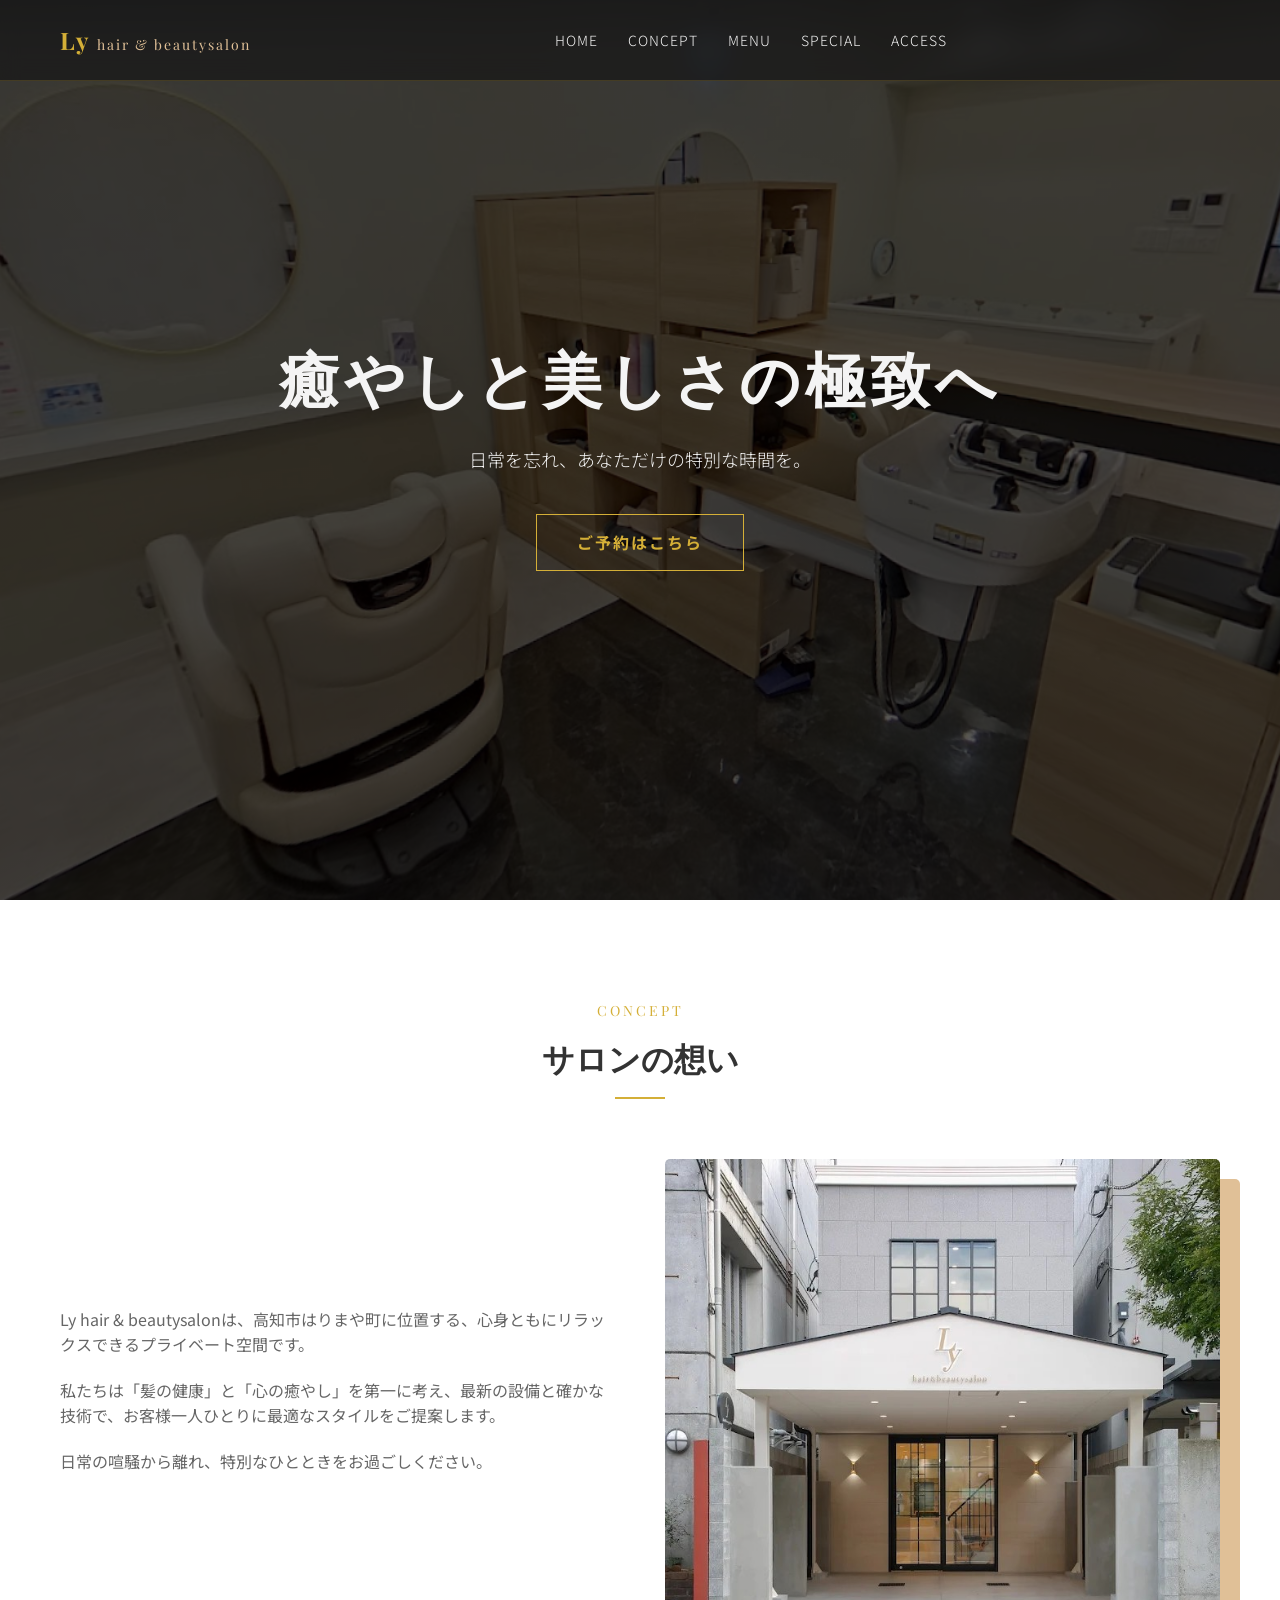
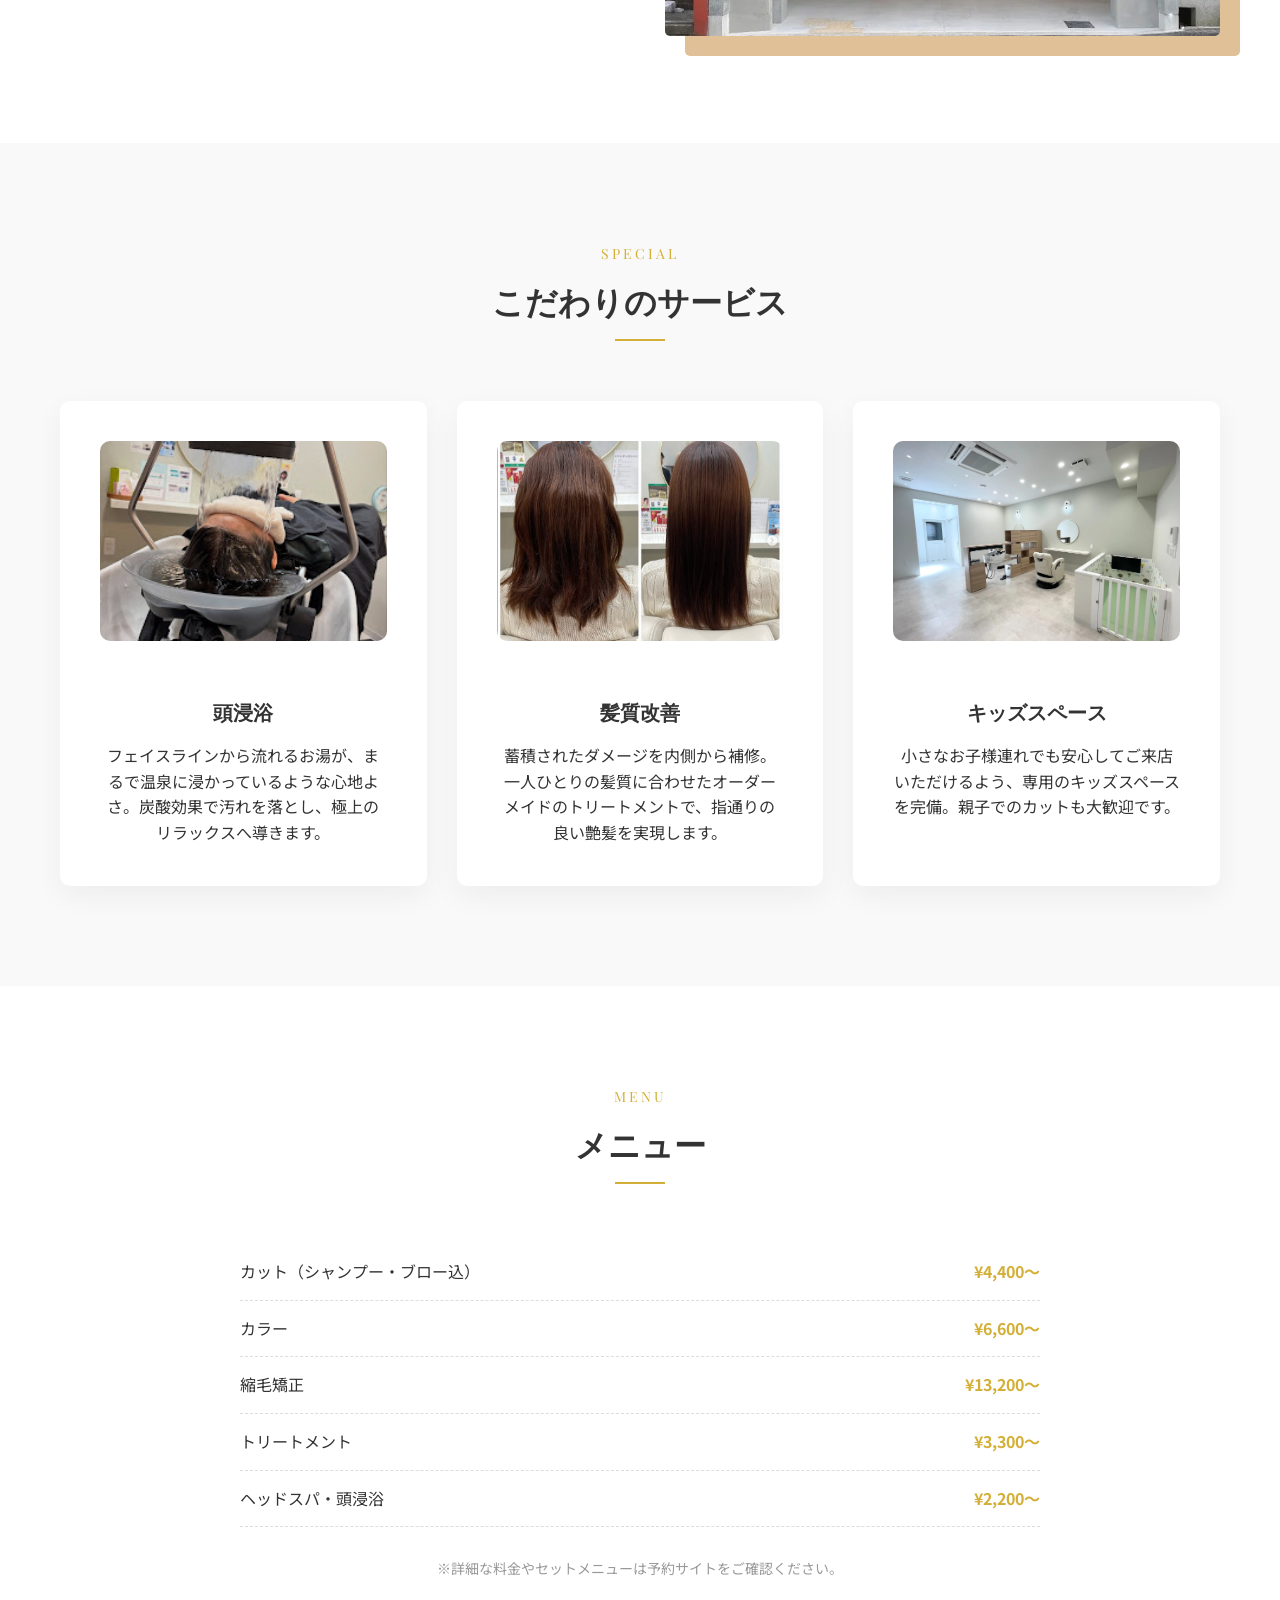
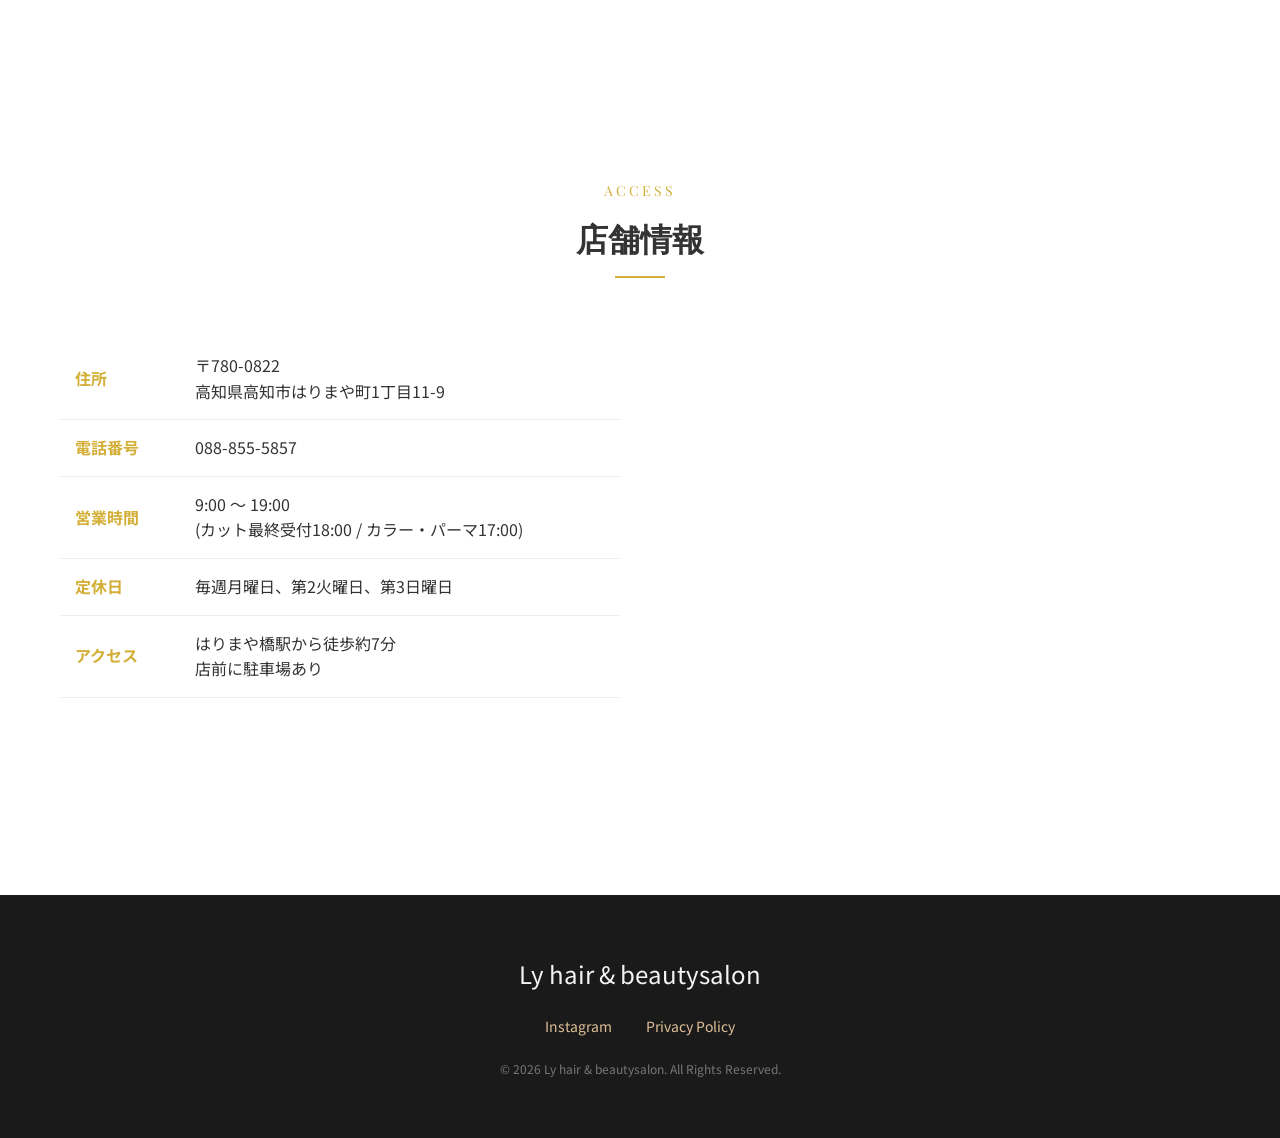
==== commit 5e517cd7: "Enhance side padding and fix section structure for mobile" ====
--- a/index.html
+++ b/index.html
@@ -10,8 +10,8 @@
     <!-- OGP Tags -->
     <meta property="og:title" content="Ly hair & beautysalon | 高知県高知市の癒やしの美容室">
     <meta property="og:description" content="髪質改善、頭浸浴、ヘッドスパに特化した癒やしの美容室。キッズスペース完備。">
-    <meta property="og:image" content="https://tsukushihub.github.io/ly-hair-beautysalon/images/exterior.jpg.jpg">
-    <meta property="og:url" content="https://tsukushihub.github.io/ly-hair-beautysalon/">
+    <meta property="og:image" content="https://ly-hair.netlify.app/images/exterior.jpg.jpg">
+    <meta property="og:url" content="https://ly-hair.netlify.app/">
     <meta property="og:type" content="website">
     <meta name="twitter:card" content="summary_large_image">
 
@@ -21,9 +21,9 @@
       "@context": "https://schema.org",
       "@type": "HairSalon",
       "name": "Ly hair & beautysalon",
-      "image": "https://tsukushihub.github.io/ly-hair-beautysalon/images/exterior.jpg.jpg",
-      "@id": "https://tsukushihub.github.io/ly-hair-beautysalon/",
-      "url": "https://tsukushihub.github.io/ly-hair-beautysalon/",
+      "image": "https://ly-hair.netlify.app/images/exterior.jpg.jpg",
+      "@id": "https://ly-hair.netlify.app/",
+      "url": "https://ly-hair.netlify.app/",
       "telephone": "088-855-5857",
       "address": {
         "@type": "PostalAddress",
@@ -85,26 +85,28 @@
     <main>
         <section id="hero">
             <div class="hero-content">
-                <h2 class="fade-in">癒やしと美しさの極致へ</h2>
+                <h2 class="fade-in"><span>癒やしと美しさの</span><span>極致へ</span></h2>
                 <p class="fade-in">日常を忘れ、あなただけの特別な時間を。</p>
                 <a href="https://beauty.hotpepper.jp/slnH000639502/" class="btn fade-in" target="_blank">ご予約はこちら</a>
             </div>
             <div class="hero-overlay"></div>
         </section>
 
-        <section id="concept" class="container">
-            <div class="section-title">
-                <span>Concept</span>
-                <h3>サロンの想い</h3>
-            </div>
-            <div class="concept-grid">
-                <div class="concept-text">
-                    <p>Ly hair & beautysalonは、高知市はりまや町に位置する、心身ともにリラックスできるプライベート空間です。</p>
-                    <p>私たちは「髪の健康」と「心の癒やし」を第一に考え、最新の設備と確かな技術で、お客様一人ひとりに最適なスタイルをご提案します。</p>
-                    <p>日常の喧騒から離れ、特別なひとときをお過ごしください。</p>
-                </div>
-                <div class="concept-image">
-                    <img src="images/exterior.jpg.jpg" alt="Ly hair & beautysalon 外観" style="width: 100%; border-radius: 5px; box-shadow: 20px 20px 0 var(--accent-color);">
+        <section id="concept">
+            <div class="container">
+                <div class="section-title">
+                    <span>Concept</span>
+                    <h3>サロンの想い</h3>
+                </div>
+                <div class="concept-grid">
+                    <div class="concept-text">
+                        <p>Ly hair & beautysalonは、高知市はりまや町に位置する、心身ともにリラックスできるプライベート空間です。</p>
+                        <p>私たちは「髪の健康」と「心の癒やし」を第一に考え、最新の設備と確かな技術で、お客様一人ひとりに最適なスタイルをご提案します。</p>
+                        <p>日常の喧騒から離れ、特別なひとときをお過ごしください。</p>
+                    </div>
+                    <div class="concept-image">
+                        <img src="images/exterior.jpg.jpg" alt="Ly hair & beautysalon 外観" style="width: 100%; border-radius: 5px; box-shadow: 20px 20px 0 var(--accent-color);">
+                    </div>
                 </div>
             </div>
         </section>
@@ -135,68 +137,72 @@
             </div>
         </section>
 
-        <section id="menu" class="container">
-            <div class="section-title">
-                <span>Menu</span>
-                <h3>メニュー</h3>
-            </div>
-            <div class="menu-list">
-                <div class="menu-item">
-                    <span class="name">カット（シャンプー・ブロー込）</span>
-                    <span class="price">¥4,400〜</span>
-                </div>
-                <div class="menu-item">
-                    <span class="name">カラー</span>
-                    <span class="price">¥6,600〜</span>
-                </div>
-                <div class="menu-item">
-                    <span class="name">縮毛矯正</span>
-                    <span class="price">¥13,200〜</span>
-                </div>
-                <div class="menu-item">
-                    <span class="name">トリートメント</span>
-                    <span class="price">¥3,300〜</span>
-                </div>
-                <div class="menu-item">
-                    <span class="name">ヘッドスパ・頭浸浴</span>
-                    <span class="price">¥2,200〜</span>
-                </div>
-            </div>
-            <p class="menu-note">※詳細な料金やセットメニューは予約サイトをご確認ください。</p>
-        </section>
-
-        <section id="access" class="container">
-            <div class="section-title">
-                <span>Access</span>
-                <h3>店舗情報</h3>
-            </div>
-            <div class="access-grid">
-                <div class="access-info">
-                    <table>
-                        <tr>
-                            <th>住所</th>
-                            <td>〒780-0822<br>高知県高知市はりまや町1丁目11-9</td>
-                        </tr>
-                        <tr>
-                            <th>電話番号</th>
-                            <td><a href="tel:0888555857" style="color: inherit; text-decoration: none;">088-855-5857</a></td>
-                        </tr>
-                        <tr>
-                            <th>営業時間</th>
-                            <td>9:00 〜 19:00<br>(カット最終受付18:00 / カラー・パーマ17:00)</td>
-                        </tr>
-                        <tr>
-                            <th>定休日</th>
-                            <td>毎週月曜日、第2火曜日、第3日曜日</td>
-                        </tr>
-                        <tr>
-                            <th>アクセス</th>
-                            <td>はりまや橋駅から徒歩約7分<br>店前に駐車場あり</td>
-                        </tr>
-                    </table>
-                </div>
-                <div class="access-map">
-                    <iframe src="https://www.google.com/maps/embed?pb=!1m18!1m12!1m3!1d3319.497530635398!2d133.5414!3d33.5602!2m3!1f0!2f0!3f0!3m2!1i1024!2i768!4f13.1!3m3!1m2!1s0x3551fd868888888b%3A0x8888888888888888!2zTHkgaGFpciAmIGJlYXV0eXNhbG9u!5e0!3m2!1sja!2sjp!4v1651400000000!5m2!1sja!2sjp" width="100%" height="450" style="border:0;" allowfullscreen="" loading="lazy"></iframe>
+        <section id="menu">
+            <div class="container">
+                <div class="section-title">
+                    <span>Menu</span>
+                    <h3>メニュー</h3>
+                </div>
+                <div class="menu-list">
+                    <div class="menu-item">
+                        <span class="name">カット（シャンプー・ブロー込）</span>
+                        <span class="price">¥4,400〜</span>
+                    </div>
+                    <div class="menu-item">
+                        <span class="name">カラー</span>
+                        <span class="price">¥6,600〜</span>
+                    </div>
+                    <div class="menu-item">
+                        <span class="name">縮毛矯正</span>
+                        <span class="price">¥13,200〜</span>
+                    </div>
+                    <div class="menu-item">
+                        <span class="name">トリートメント</span>
+                        <span class="price">¥3,300〜</span>
+                    </div>
+                    <div class="menu-item">
+                        <span class="name">ヘッドスパ・頭浸浴</span>
+                        <span class="price">¥2,200〜</span>
+                    </div>
+                </div>
+                <p class="menu-note">※詳細な料金やセットメニューは予約サイトをご確認ください。</p>
+            </div>
+        </section>
+
+        <section id="access">
+            <div class="container">
+                <div class="section-title">
+                    <span>Access</span>
+                    <h3>店舗情報</h3>
+                </div>
+                <div class="access-grid">
+                    <div class="access-info">
+                        <table>
+                            <tr>
+                                <th>住所</th>
+                                <td>〒780-0822<br>高知県高知市はりまや町1丁目11-9</td>
+                            </tr>
+                            <tr>
+                                <th>電話番号</th>
+                                <td><a href="tel:0888555857" style="color: inherit; text-decoration: none;">088-855-5857</a></td>
+                            </tr>
+                            <tr>
+                                <th>営業時間</th>
+                                <td>9:00 〜 19:00<br>(カット最終受付18:00 / カラー・パーマ17:00)</td>
+                            </tr>
+                            <tr>
+                                <th>定休日</th>
+                                <td>毎週月曜日、第2火曜日、第3日曜日</td>
+                            </tr>
+                            <tr>
+                                <th>アクセス</th>
+                                <td>はりまや橋駅から徒歩約7分<br>店前に駐車場あり</td>
+                            </tr>
+                        </table>
+                    </div>
+                    <div class="access-map">
+                        <iframe src="https://www.google.com/maps/embed?pb=!1m18!1m12!1m3!1d3319.497530635398!2d133.5414!3d33.5602!2m3!1f0!2f0!3f0!3m2!1i1024!2i768!4f13.1!3m3!1m2!1s0x3551fd868888888b%3A0x8888888888888888!2zTHkgaGFpciAmIGJlYXV0eXNhbG9u!5e0!3m2!1sja!2sjp!4v1651400000000!5m2!1sja!2sjp" width="100%" height="450" style="border:0;" allowfullscreen="" loading="lazy"></iframe>
+                    </div>
                 </div>
             </div>
         </section>
--- a/style.css
+++ b/style.css
@@ -403,12 +403,33 @@
         cursor: pointer;
     }
     
+    .hero-content {
+        padding: 0 20px;
+    }
+
     .hero-content h2 {
-        font-size: 36px;
+        font-size: 28px;
+        line-height: 1.5;
+        display: flex;
+        flex-direction: column;
+        align-items: center;
+    }
+
+    .hero-content h2 span {
+        display: inline-block;
     }
     
+    .container {
+        padding: 0 30px;
+    }
+
+    .menu-item {
+        padding: 15px 5px;
+    }
+
     .concept-grid, .access-grid, .special-cards {
         grid-template-columns: 1fr;
+        gap: 30px;
     }
     
     .concept-image img {
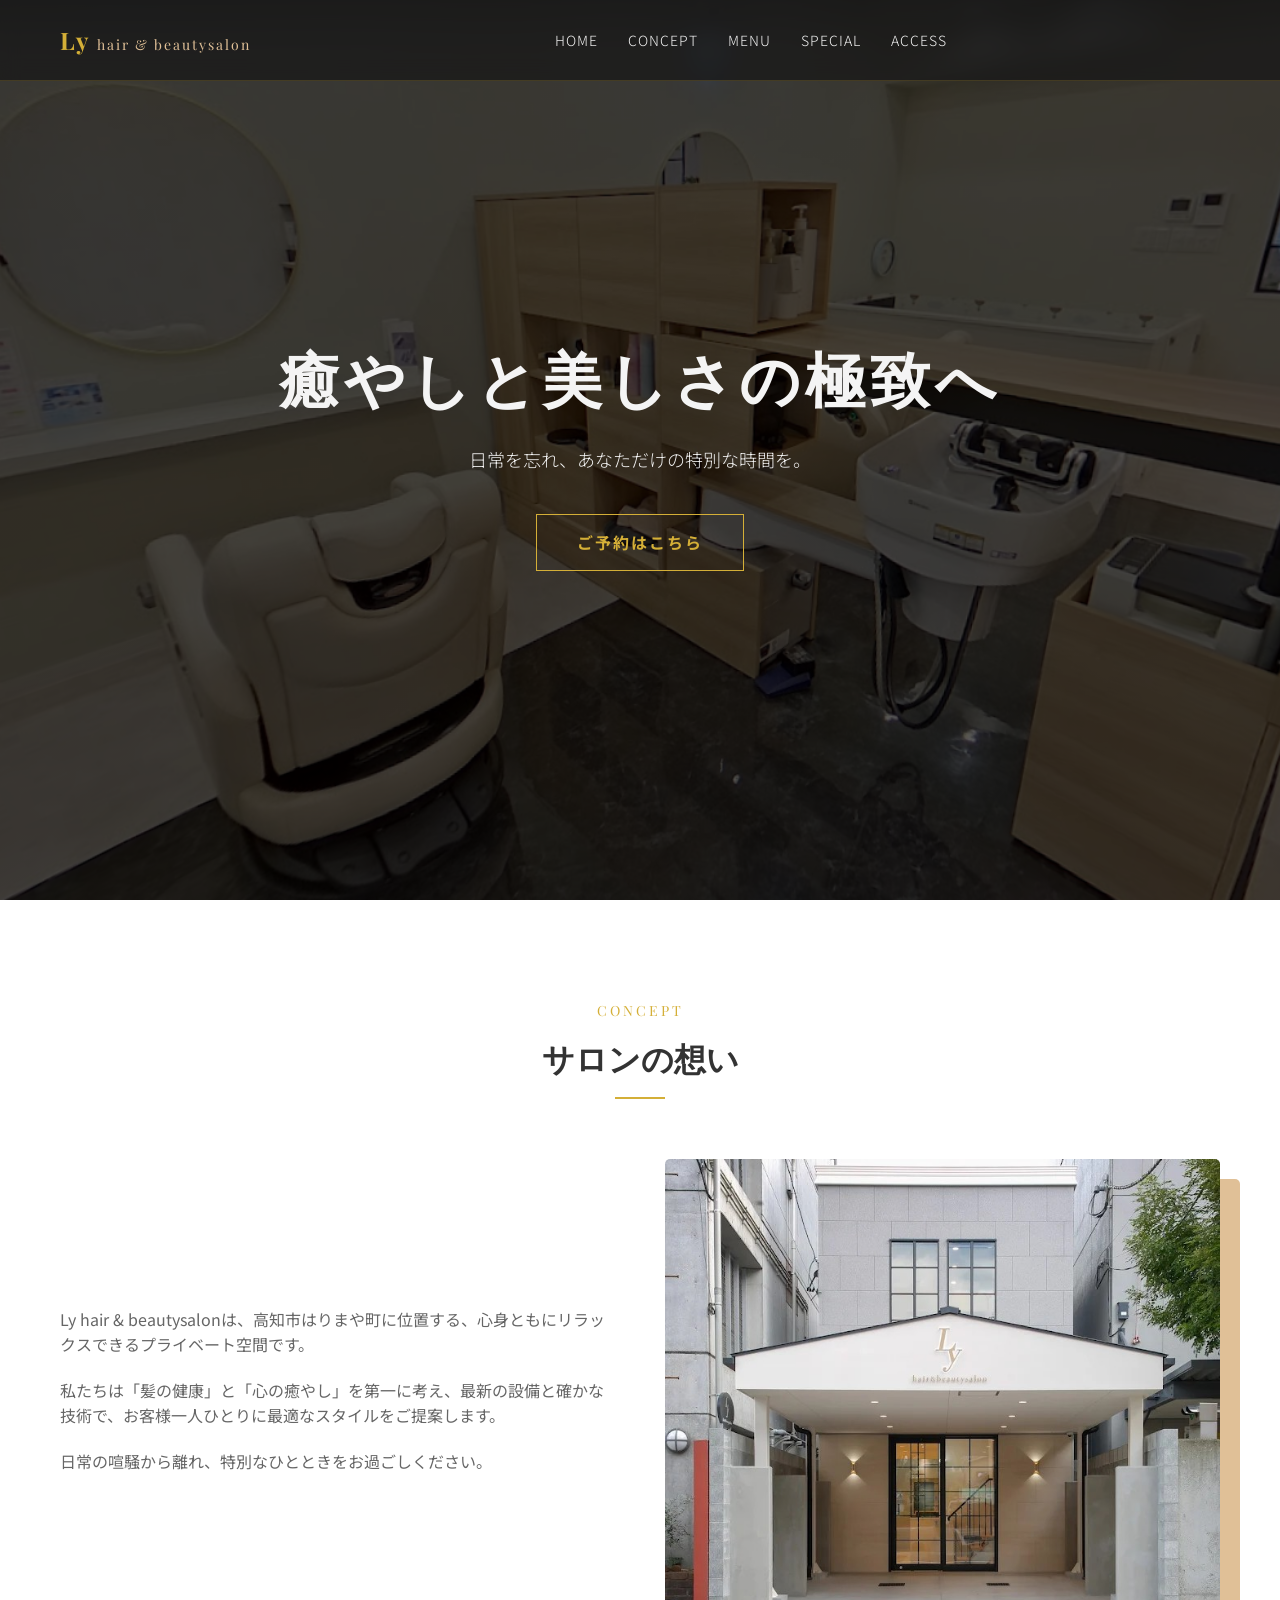
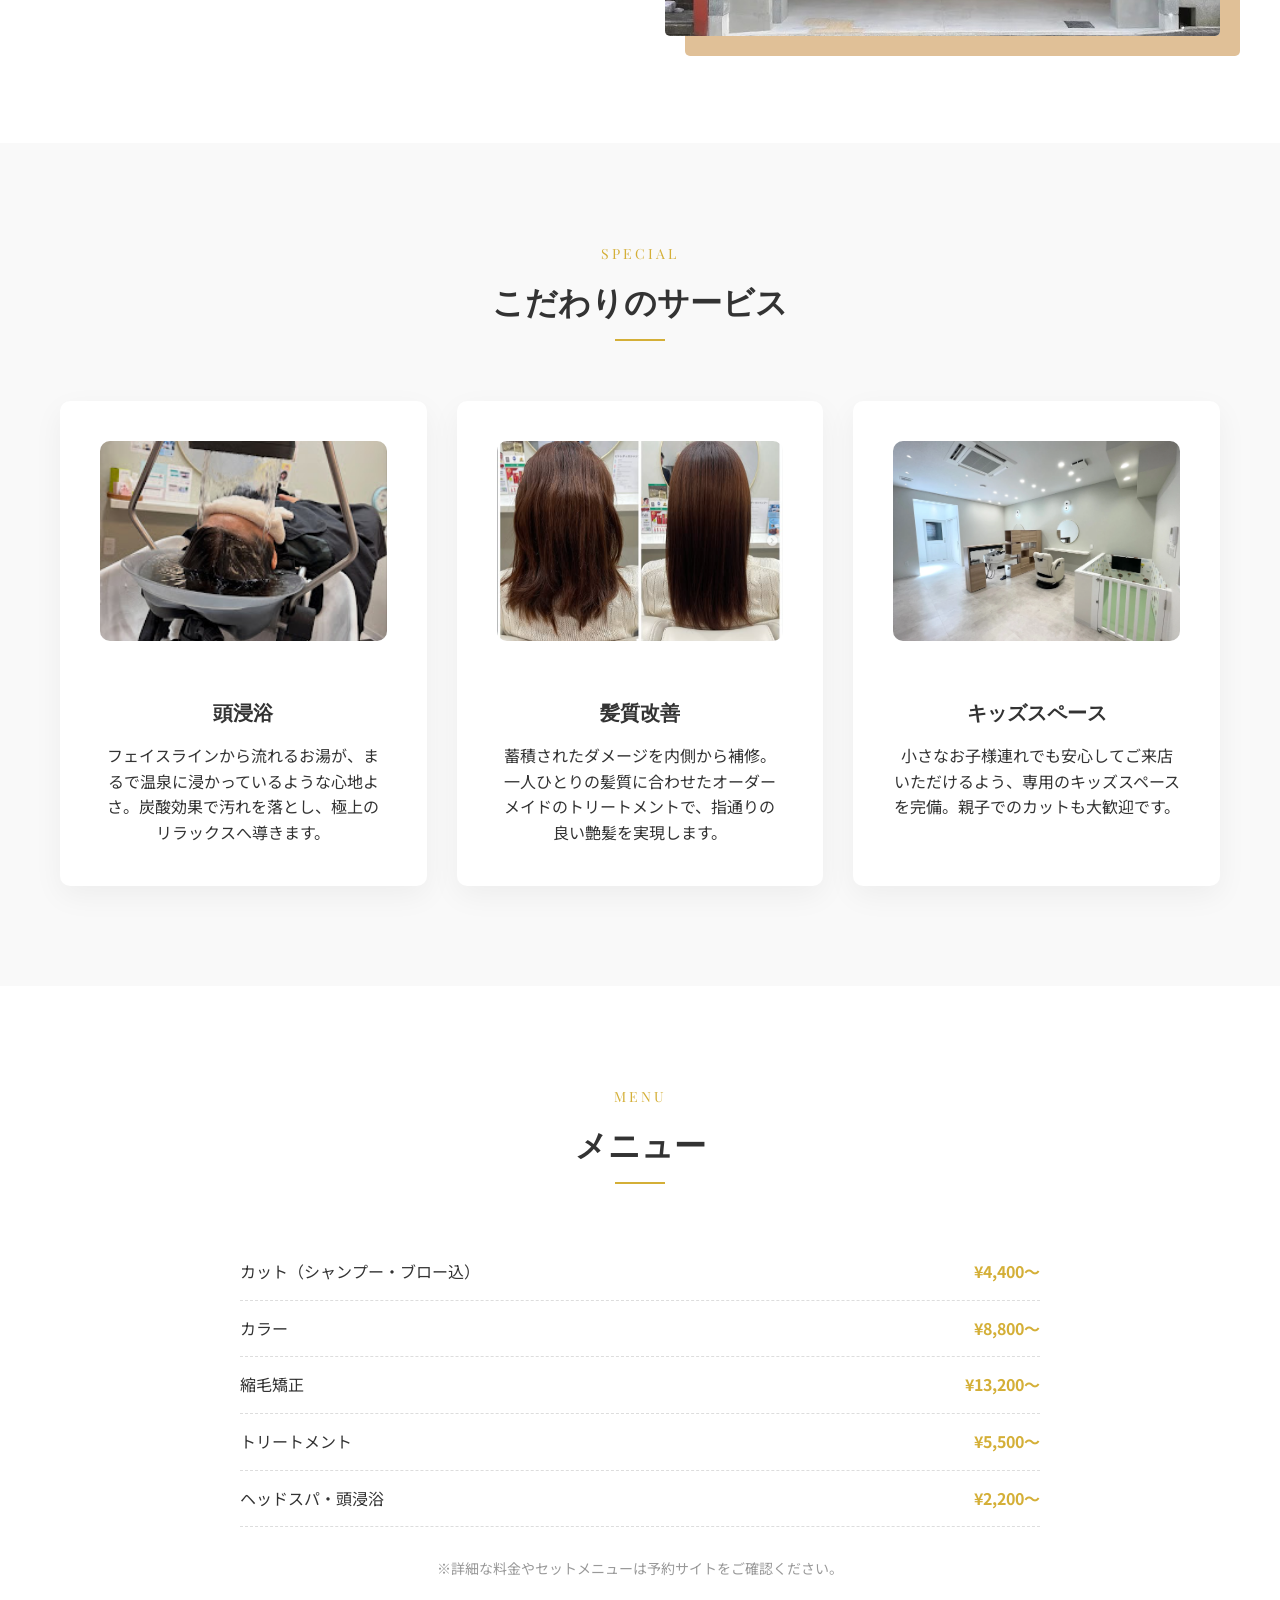
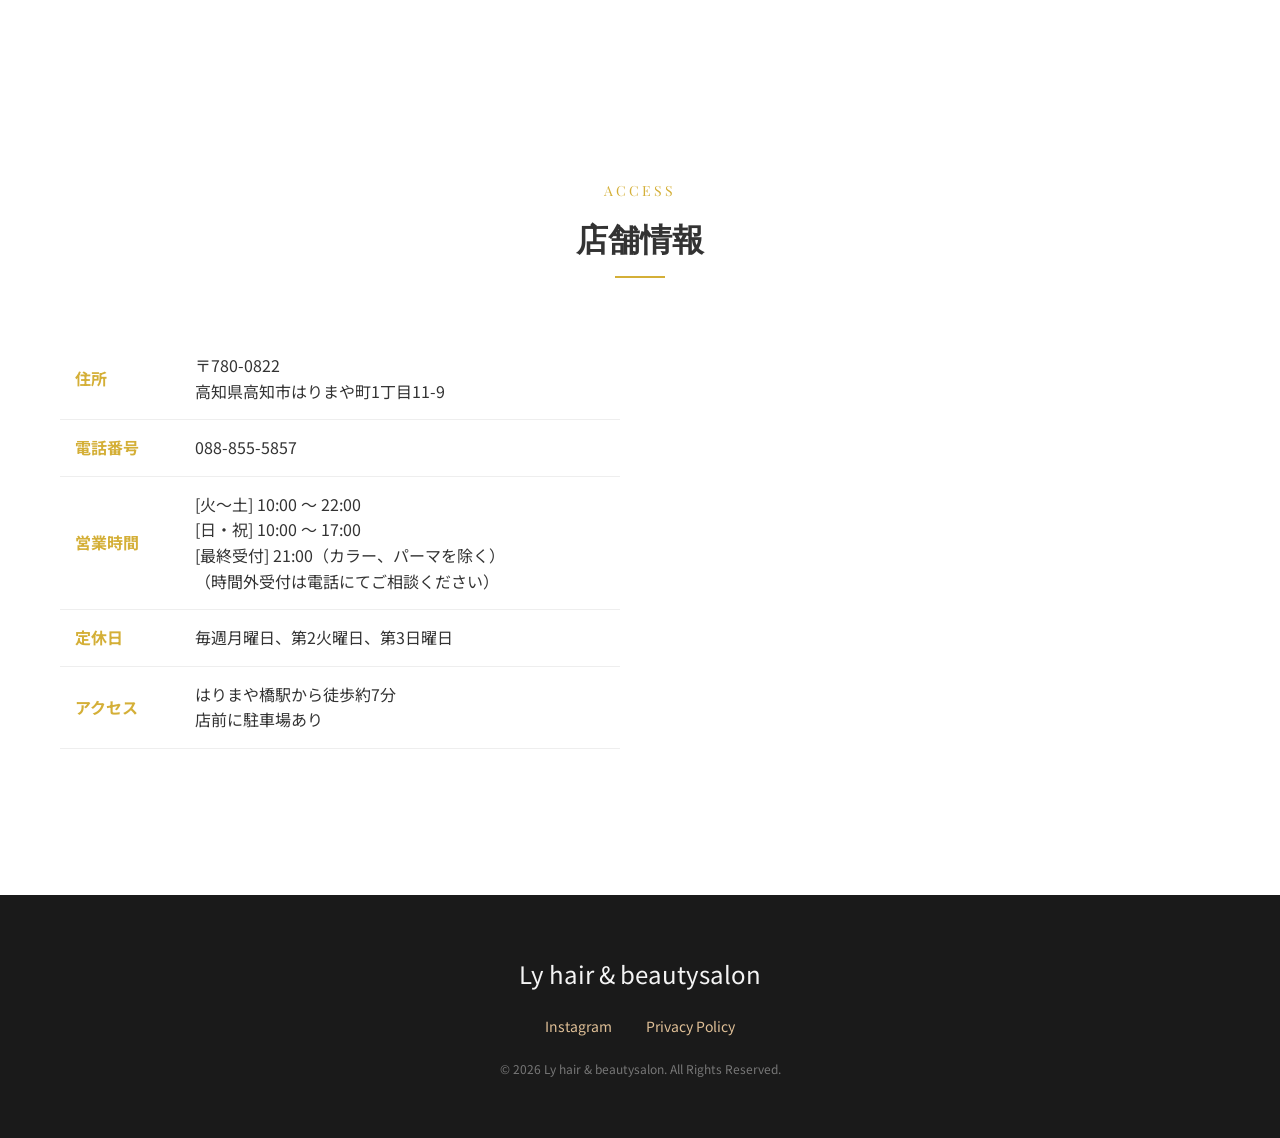
==== commit fb584a3e: "営業時間・料金を更新" ====
--- a/index.html
+++ b/index.html
@@ -150,7 +150,7 @@
                     </div>
                     <div class="menu-item">
                         <span class="name">カラー</span>
-                        <span class="price">¥6,600〜</span>
+                        <span class="price">¥8,800〜</span>
                     </div>
                     <div class="menu-item">
                         <span class="name">縮毛矯正</span>
@@ -158,7 +158,7 @@
                     </div>
                     <div class="menu-item">
                         <span class="name">トリートメント</span>
-                        <span class="price">¥3,300〜</span>
+                        <span class="price">¥5,500〜</span>
                     </div>
                     <div class="menu-item">
                         <span class="name">ヘッドスパ・頭浸浴</span>
@@ -188,7 +188,7 @@
                             </tr>
                             <tr>
                                 <th>営業時間</th>
-                                <td>9:00 〜 19:00<br>(カット最終受付18:00 / カラー・パーマ17:00)</td>
+                                <td>[火〜土] 10:00 〜 22:00<br>[日・祝] 10:00 〜 17:00<br>[最終受付] 21:00（カラー、パーマを除く）<br>（時間外受付は電話にてご相談ください）</td>
                             </tr>
                             <tr>
                                 <th>定休日</th>
